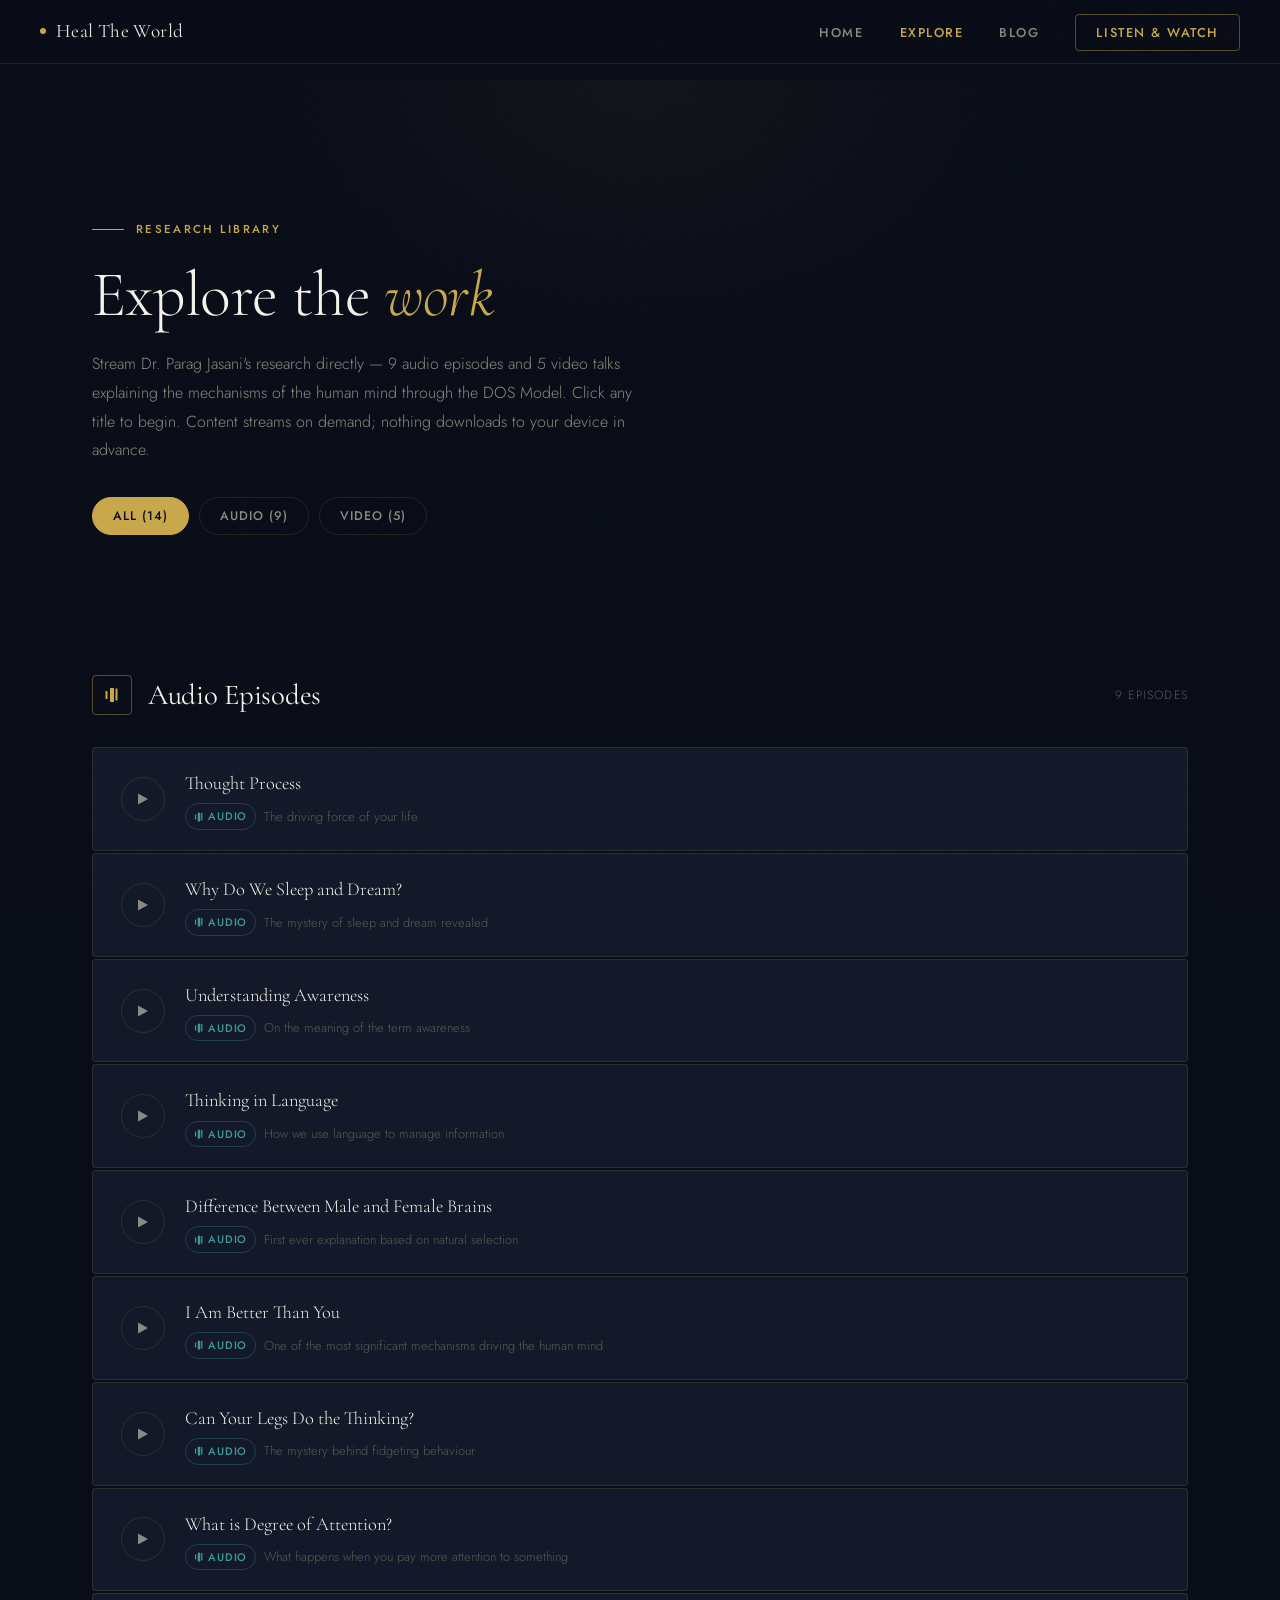
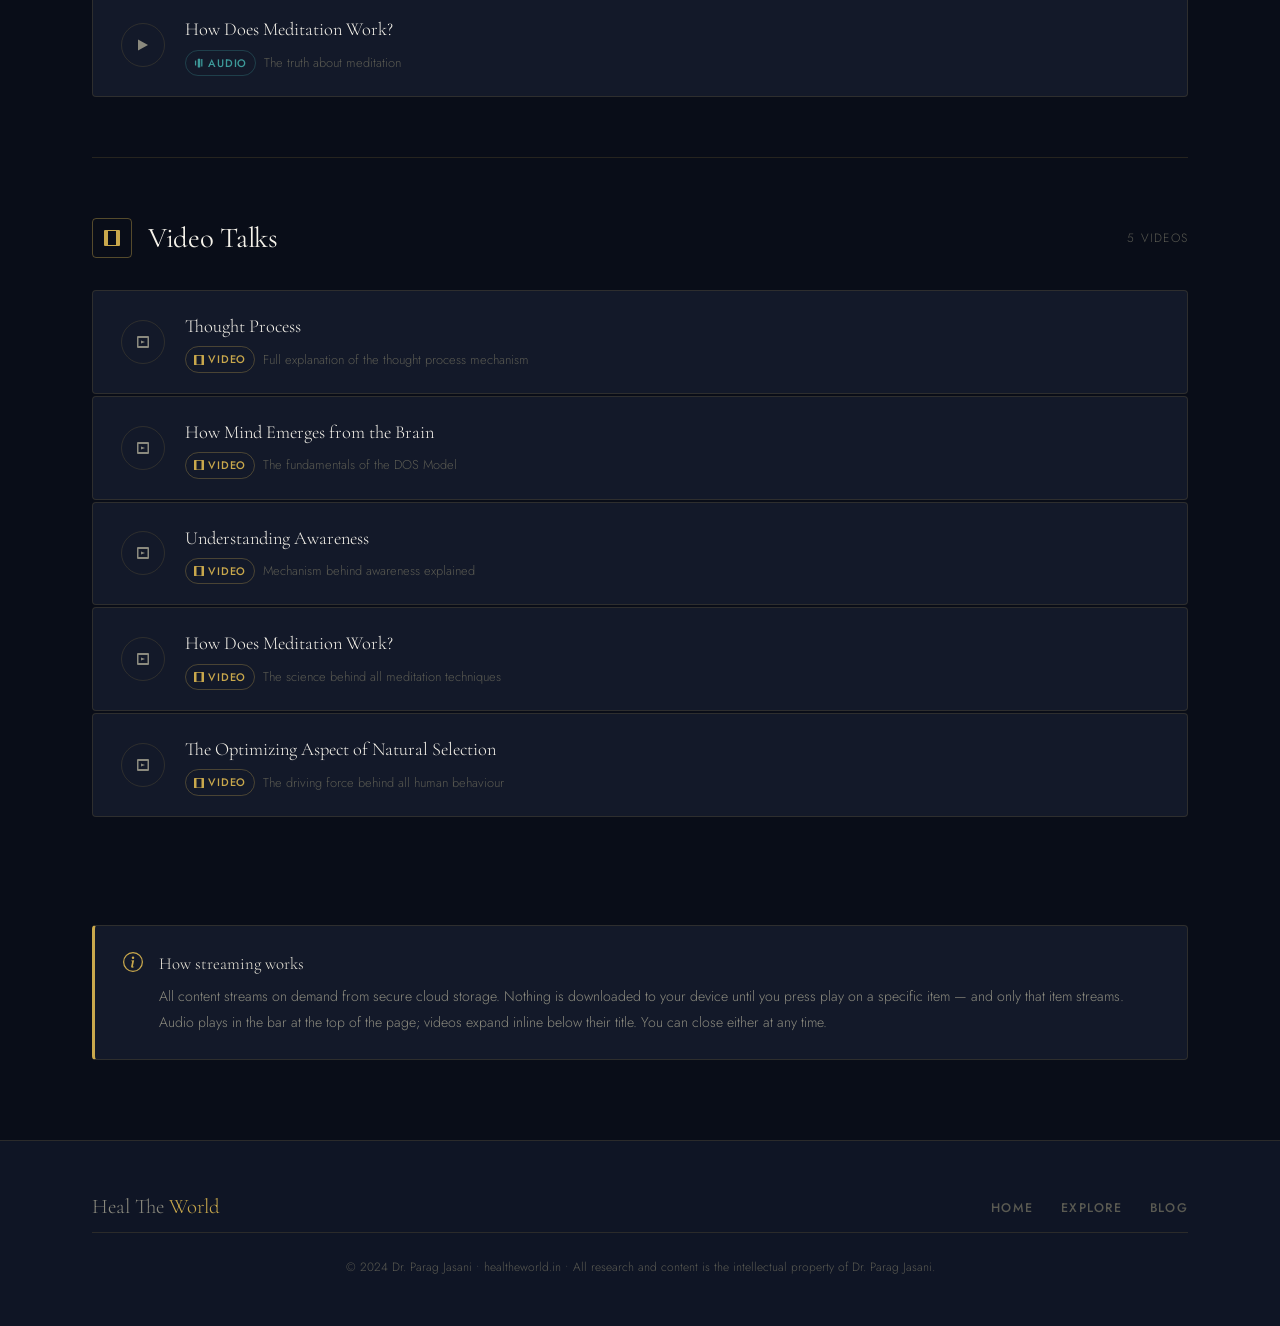
==== media.html @ 47c11441 "Add files via upload" ====
<!DOCTYPE html>
<html lang="en">
<head>
  <meta charset="UTF-8" />
  <meta name="viewport" content="width=device-width, initial-scale=1.0" />

  <!-- ── Primary SEO ── -->
  <title>Explore — Audio &amp; Video | Dr. Parag Jasani | Heal The World</title>
  <meta name="description" content="Listen to and watch Dr. Parag Jasani's research on the human mind — covering thought process, sleep, awareness, meditation, language, and more. All content streams directly. No download required." />
  <meta name="keywords" content="Parag Jasani lectures, DOS Model audio, human mind videos, thought process podcast, how mind works, meditation science, sleep and dreams explained, consciousness audio, heal the world research" />
  <meta name="author" content="Dr. Parag Jasani" />
  <link rel="canonical" href="https://healtheworld.in/media.html" />

  <!-- ── Open Graph / Social ── -->
  <meta property="og:type" content="website" />
  <meta property="og:title" content="Explore Audio &amp; Video — Dr. Parag Jasani" />
  <meta property="og:description" content="Stream Dr. Parag Jasani's research on the human mind. 9 audio episodes and 5 video talks — all based on the DOS Model." />
  <meta property="og:url" content="https://healtheworld.in/media.html" />
  <meta property="og:site_name" content="Heal The World" />

  <!-- ── JSON-LD ── -->
  <script type="application/ld+json">
  {
    "@context": "https://schema.org",
    "@type": "ItemList",
    "name": "Dr. Parag Jasani — Research Audio & Video",
    "description": "Audio and video content from Dr. Parag Jasani's research on the DOS Model and the human mind.",
    "url": "https://healtheworld.in/media.html",
    "author": {
      "@type": "Person",
      "name": "Parag Jasani",
      "honorificPrefix": "Dr."
    },
    "numberOfItems": 14
  }
  </script>

  <link rel="stylesheet" href="styles.css" />
</head>
<body>

  <!-- ══════════════════════════════════
       NAVIGATION
  ══════════════════════════════════ -->
  <nav class="nav" role="navigation" aria-label="Main navigation">
    <a href="index.html" class="nav__logo">
      <span class="nav__logo-dot"></span>
      Heal The World
    </a>
    <ul class="nav__links" role="list">
      <li><a href="index.html" class="nav__link">Home</a></li>
      <li><a href="media.html" class="nav__link active">Explore</a></li>
      <li><a href="https://www.yourdailylife.blog/" target="_blank" rel="noopener" class="nav__link">Blog</a></li>
      <li><a href="media.html" class="nav__link nav__link--cta">Listen &amp; Watch</a></li>
    </ul>
  </nav>

  <!-- ══════════════════════════════════
       STICKY PLAYER BAR
       (slides in from top when audio is playing)
  ══════════════════════════════════ -->
  <div class="player-bar" id="player-bar" role="region" aria-label="Audio player" aria-live="polite">
    <div class="player-bar__thumb" aria-hidden="true">
      <svg width="14" height="14" viewBox="0 0 16 16" fill="currentColor"><path d="M3 2.5l10 5.5-10 5.5V2.5z"/></svg>
    </div>
    <div class="player-bar__info">
      <div class="player-bar__title" id="player-title">—</div>
      <div class="player-bar__type" id="player-type">Audio</div>
    </div>
    <div class="player-bar__controls" id="player-controls"></div>
    <button class="player-bar__close" id="player-close" aria-label="Close player">
      <svg width="14" height="14" viewBox="0 0 16 16" fill="currentColor" aria-hidden="true">
        <path d="M4.646 4.646a.5.5 0 01.708 0L8 7.293l2.646-2.647a.5.5 0 01.708.708L8.707 8l2.647 2.646a.5.5 0 01-.708.708L8 8.707l-2.646 2.647a.5.5 0 01-.708-.708L7.293 8 4.646 5.354a.5.5 0 010-.708z"/>
      </svg>
    </button>
  </div>

  <!-- ══════════════════════════════════
       MEDIA PAGE HERO
  ══════════════════════════════════ -->
  <header class="media-hero">
    <div class="media-hero__bg" aria-hidden="true"></div>
    <div class="container media-hero__content">
      <div class="media-hero__label fade-up">Research Library</div>
      <h1 class="media-hero__title fade-up">
        Explore the <em>work</em>
      </h1>
      <p class="media-hero__sub fade-up">
        Stream Dr. Parag Jasani's research directly — 9 audio episodes and 5 video
        talks explaining the mechanisms of the human mind through the DOS Model.
        Click any title to begin. Content streams on demand; nothing downloads
        to your device in advance.
      </p>

      <!-- Quick filter pills -->
      <div style="display:flex;gap:10px;margin-top:32px;flex-wrap:wrap;" class="fade-up">
        <button class="filter-btn active" data-filter="all" aria-pressed="true">
          All (14)
        </button>
        <button class="filter-btn" data-filter="audio" aria-pressed="false">
          Audio (9)
        </button>
        <button class="filter-btn" data-filter="video" aria-pressed="false">
          Video (5)
        </button>
      </div>
    </div>
  </header>

  <!-- ══════════════════════════════════
       MEDIA SECTIONS
  ══════════════════════════════════ -->
  <main id="main-content">
    <div class="container">

      <!-- Audio Section -->
      <section class="media-section" id="section-audio" aria-labelledby="audio-heading">
        <div class="media-section__header reveal">
          <div class="media-section__icon" aria-hidden="true">
            <svg width="16" height="16" viewBox="0 0 16 16" fill="currentColor">
              <path d="M9.5 1a.5.5 0 01.5.5v13a.5.5 0 01-.5.5h-3a.5.5 0 01-.5-.5v-13a.5.5 0 01.5-.5h3zm-3.5 2h3v10H6V3zm7-1.5a.5.5 0 01.5.5v11a.5.5 0 01-.5.5h-1a.5.5 0 01-.5-.5V2a.5.5 0 01.5-.5h1zM3 4a.5.5 0 01.5.5v7a.5.5 0 01-.5.5H2a.5.5 0 01-.5-.5V4.5A.5.5 0 012 4h1z"/>
            </svg>
          </div>
          <h2 id="audio-heading" class="media-section__title">Audio Episodes</h2>
          <span class="media-section__count">9 episodes</span>
        </div>

        <div class="media-list" id="audio-list" role="list" aria-label="Audio episodes list">
          <!-- Populated by main.js -->
        </div>
      </section>

      <!-- Video Section -->
      <section class="media-section" id="section-video" aria-labelledby="video-heading">
        <div class="media-section__header reveal">
          <div class="media-section__icon" aria-hidden="true">
            <svg width="16" height="16" viewBox="0 0 16 16" fill="currentColor">
              <path d="M0 1a1 1 0 011-1h14a1 1 0 011 1v14a1 1 0 01-1 1H1a1 1 0 01-1-1V1zm4 0v14h8V1H4zm-3 1h2v2H1V2zm0 4h2v2H1V6zm0 4h2v2H1v-2zm12-8h2v2h-2V2zm0 4h2v2h-2V6zm0 4h2v2h-2v-2z"/>
            </svg>
          </div>
          <h2 id="video-heading" class="media-section__title">Video Talks</h2>
          <span class="media-section__count">5 videos</span>
        </div>

        <div class="media-list" id="video-list" role="list" aria-label="Video talks list">
          <!-- Populated by main.js -->
        </div>
      </section>

      <!-- Note section -->
      <aside style="padding:48px 0 80px;" class="reveal" role="note">
        <div style="
          background:var(--bg-card);
          border:1px solid var(--border);
          border-left:3px solid var(--gold);
          border-radius:var(--radius);
          padding:24px 28px;
          display:flex;
          gap:16px;
          align-items:flex-start;
        ">
          <svg width="20" height="20" viewBox="0 0 16 16" fill="var(--gold)" style="flex-shrink:0;margin-top:2px;" aria-hidden="true">
            <path d="M8 15A7 7 0 108 1a7 7 0 000 14zm0 1A8 8 0 118 0a8 8 0 010 16z"/>
            <path d="M8.93 6.588l-2.29.287-.082.38.45.083c.294.07.352.176.288.469l-.738 3.468c-.194.897.105 1.319.808 1.319.545 0 1.178-.252 1.465-.598l.088-.416c-.2.176-.492.246-.686.246-.275 0-.375-.193-.304-.533L8.93 6.588z"/>
            <circle cx="8" cy="4.5" r="1"/>
          </svg>
          <div>
            <p style="font-family:var(--font-serif);font-size:1.05rem;color:var(--text);margin-bottom:6px;">
              How streaming works
            </p>
            <p style="font-size:0.88rem;color:var(--text-muted);line-height:1.8;">
              All content streams on demand from secure cloud storage. Nothing is
              downloaded to your device until you press play on a specific item — and
              only that item streams. Audio plays in the bar at the top of the page;
              videos expand inline below their title. You can close either at any time.
            </p>
          </div>
        </div>
      </aside>

    </div>
  </main>

  <!-- ══════════════════════════════════
       FOOTER
  ══════════════════════════════════ -->
  <footer class="footer" role="contentinfo">
    <div class="container">
      <div class="footer__inner">
        <div class="footer__brand">
          Heal The <span>World</span>
        </div>
        <nav aria-label="Footer navigation">
          <ul class="footer__links" role="list">
            <li><a href="index.html" class="footer__link">Home</a></li>
            <li><a href="media.html" class="footer__link">Explore</a></li>
            <li><a href="https://www.yourdailylife.blog/" target="_blank" rel="noopener" class="footer__link">Blog</a></li>
          </ul>
        </nav>
      </div>
      <p class="footer__copy">
        &copy; 2024 Dr. Parag Jasani &bull; healtheworld.in &bull;
        All research and content is the intellectual property of Dr. Parag Jasani.
      </p>
    </div>
  </footer>

  <script src="main.js"></script>
  <script>
    // ── Filter pills (audio / video / all) ──
    (function() {
      document.querySelectorAll('.filter-btn').forEach(btn => {
        btn.addEventListener('click', function() {
          document.querySelectorAll('.filter-btn').forEach(b => {
            b.classList.remove('active');
            b.setAttribute('aria-pressed', 'false');
          });
          this.classList.add('active');
          this.setAttribute('aria-pressed', 'true');

          const filter = this.dataset.filter;
          const audioSection = document.getElementById('section-audio');
          const videoSection = document.getElementById('section-video');

          if (filter === 'all') {
            audioSection.style.display = '';
            videoSection.style.display = '';
          } else if (filter === 'audio') {
            audioSection.style.display = '';
            videoSection.style.display = 'none';
          } else if (filter === 'video') {
            audioSection.style.display = 'none';
            videoSection.style.display = '';
          }
        });
      });
    })();
  </script>
</body>
</html>
---- styles.css ----
/* ============================================================
   healtheworld.in — Dr. Parag Jasani
   Aesthetic: Scholarly Editorial / Dark Intellectual
   ============================================================ */

@import url('https://fonts.googleapis.com/css2?family=Cormorant+Garamond:ital,wght@0,300;0,400;0,500;0,600;1,300;1,400&family=Jost:wght@300;400;500;600&display=swap');

/* ---- CSS Variables ---- */
:root {
  --bg:           #090D18;
  --bg-2:         #0F1525;
  --bg-card:      #131929;
  --bg-card-hover:#172034;
  --border:       rgba(201, 168, 76, 0.15);
  --border-bright:rgba(201, 168, 76, 0.4);
  --gold:         #C9A84C;
  --gold-light:   #E2C47A;
  --teal:         #2D7A7A;
  --teal-light:   #3D9A9A;
  --text:         #EAE6DA;
  --text-muted:   #8B8A7E;
  --text-dim:     #5A5A52;
  --white:        #F5F2EA;
  --font-serif:   'Cormorant Garamond', Georgia, serif;
  --font-sans:    'Jost', 'Helvetica Neue', sans-serif;
  --radius:       4px;
  --radius-lg:    12px;
  --transition:   0.3s cubic-bezier(0.4, 0, 0.2, 1);
}

/* ---- Reset & Base ---- */
*, *::before, *::after { box-sizing: border-box; margin: 0; padding: 0; }

html { scroll-behavior: smooth; font-size: 16px; }

body {
  background-color: var(--bg);
  color: var(--text);
  font-family: var(--font-sans);
  font-weight: 300;
  line-height: 1.7;
  min-height: 100vh;
  overflow-x: hidden;
}

/* Grain texture overlay */
body::before {
  content: '';
  position: fixed;
  inset: 0;
  background-image: url("data:image/svg+xml,%3Csvg viewBox='0 0 256 256' xmlns='http://www.w3.org/2000/svg'%3E%3Cfilter id='noise'%3E%3CfeTurbulence type='fractalNoise' baseFrequency='0.9' numOctaves='4' stitchTiles='stitch'/%3E%3C/filter%3E%3Crect width='100%25' height='100%25' filter='url(%23noise)' opacity='0.03'/%3E%3C/svg%3E");
  pointer-events: none;
  z-index: 1000;
  opacity: 0.4;
}

img { max-width: 100%; display: block; }
a { color: inherit; text-decoration: none; }
ul { list-style: none; }

/* ---- Typography ---- */
h1, h2, h3, h4 {
  font-family: var(--font-serif);
  font-weight: 400;
  line-height: 1.2;
  letter-spacing: -0.01em;
}

.serif { font-family: var(--font-serif); }
.gold  { color: var(--gold); }
.muted { color: var(--text-muted); }

/* ---- Layout ---- */
.container {
  max-width: 1160px;
  margin: 0 auto;
  padding: 0 32px;
}

.container--narrow {
  max-width: 780px;
  margin: 0 auto;
  padding: 0 32px;
}

/* ============================================================
   NAVIGATION
   ============================================================ */
.nav {
  position: fixed;
  top: 0; left: 0; right: 0;
  z-index: 900;
  padding: 0 40px;
  height: 64px;
  display: flex;
  align-items: center;
  justify-content: space-between;
  background: rgba(9, 13, 24, 0.85);
  backdrop-filter: blur(16px);
  -webkit-backdrop-filter: blur(16px);
  border-bottom: 1px solid var(--border);
  transition: border-color var(--transition);
}

.nav__logo {
  font-family: var(--font-serif);
  font-size: 1.2rem;
  font-weight: 400;
  color: var(--text);
  letter-spacing: 0.02em;
  display: flex;
  align-items: center;
  gap: 10px;
}

.nav__logo-dot {
  width: 6px;
  height: 6px;
  border-radius: 50%;
  background: var(--gold);
  display: inline-block;
}

.nav__links {
  display: flex;
  align-items: center;
  gap: 36px;
}

.nav__link {
  font-family: var(--font-sans);
  font-size: 0.8rem;
  font-weight: 500;
  letter-spacing: 0.12em;
  text-transform: uppercase;
  color: var(--text-muted);
  transition: color var(--transition);
}

.nav__link:hover,
.nav__link.active { color: var(--gold); }

.nav__link--cta {
  padding: 8px 20px;
  border: 1px solid var(--border-bright);
  border-radius: var(--radius);
  color: var(--gold);
  transition: background var(--transition), color var(--transition);
}

.nav__link--cta:hover {
  background: var(--gold);
  color: var(--bg);
}

/* ============================================================
   HERO — HOME
   ============================================================ */
.hero {
  min-height: 100vh;
  padding-top: 64px;
  display: flex;
  align-items: center;
  position: relative;
  overflow: hidden;
}

.hero__bg {
  position: absolute;
  inset: 0;
  background:
    radial-gradient(ellipse 60% 60% at 80% 50%, rgba(45, 122, 122, 0.08) 0%, transparent 70%),
    radial-gradient(ellipse 40% 50% at 20% 80%, rgba(201, 168, 76, 0.06) 0%, transparent 60%);
}

/* Decorative orbital rings */
.hero__rings {
  position: absolute;
  right: -8%;
  top: 50%;
  transform: translateY(-50%);
  width: 680px;
  height: 680px;
  pointer-events: none;
}

.hero__ring {
  position: absolute;
  inset: 0;
  border-radius: 50%;
  border: 1px solid var(--border);
  animation: rotate-ring 40s linear infinite;
}

.hero__ring:nth-child(2) {
  inset: 60px;
  border-color: rgba(201, 168, 76, 0.1);
  animation-duration: 28s;
  animation-direction: reverse;
}

.hero__ring:nth-child(3) {
  inset: 130px;
  border-color: rgba(45, 122, 122, 0.12);
  animation-duration: 18s;
}

.hero__ring-dot {
  position: absolute;
  width: 6px;
  height: 6px;
  background: var(--gold);
  border-radius: 50%;
  top: -3px;
  left: 50%;
  transform: translateX(-50%);
  box-shadow: 0 0 12px var(--gold);
}

@keyframes rotate-ring {
  from { transform: rotate(0deg); }
  to   { transform: rotate(360deg); }
}

.hero__content {
  position: relative;
  z-index: 2;
  padding: 80px 0;
  max-width: 640px;
}

.hero__eyebrow {
  font-size: 0.72rem;
  font-weight: 500;
  letter-spacing: 0.2em;
  text-transform: uppercase;
  color: var(--gold);
  margin-bottom: 24px;
  display: flex;
  align-items: center;
  gap: 12px;
}

.hero__eyebrow::before {
  content: '';
  display: block;
  width: 32px;
  height: 1px;
  background: var(--gold);
}

.hero__title {
  font-size: clamp(3rem, 6vw, 5.2rem);
  font-weight: 300;
  line-height: 1.08;
  margin-bottom: 28px;
  color: var(--white);
}

.hero__title em {
  font-style: italic;
  color: var(--gold);
}

.hero__subtitle {
  font-size: 1.1rem;
  font-weight: 300;
  color: var(--text-muted);
  max-width: 480px;
  margin-bottom: 48px;
  line-height: 1.8;
}

.hero__actions {
  display: flex;
  gap: 16px;
  flex-wrap: wrap;
}

.btn {
  display: inline-flex;
  align-items: center;
  gap: 8px;
  padding: 14px 28px;
  font-family: var(--font-sans);
  font-size: 0.82rem;
  font-weight: 500;
  letter-spacing: 0.1em;
  text-transform: uppercase;
  border-radius: var(--radius);
  cursor: pointer;
  transition: all var(--transition);
  border: none;
}

.btn--primary {
  background: var(--gold);
  color: var(--bg);
}

.btn--primary:hover {
  background: var(--gold-light);
  transform: translateY(-2px);
  box-shadow: 0 8px 32px rgba(201, 168, 76, 0.25);
}

.btn--outline {
  background: transparent;
  color: var(--text);
  border: 1px solid var(--border-bright);
}

.btn--outline:hover {
  border-color: var(--gold);
  color: var(--gold);
  transform: translateY(-2px);
}

/* ============================================================
   SECTION HEADERS
   ============================================================ */
.section-header {
  margin-bottom: 64px;
}

.section-header__label {
  font-size: 0.72rem;
  font-weight: 500;
  letter-spacing: 0.2em;
  text-transform: uppercase;
  color: var(--gold);
  margin-bottom: 16px;
  display: flex;
  align-items: center;
  gap: 10px;
}

.section-header__label::after {
  content: '';
  display: block;
  flex: 1;
  height: 1px;
  background: var(--border);
  max-width: 80px;
}

.section-header__title {
  font-size: clamp(2rem, 4vw, 3.2rem);
  font-weight: 300;
  color: var(--white);
}

.section-header__title em {
  font-style: italic;
  color: var(--gold);
}

.section-header__body {
  margin-top: 20px;
  font-size: 1rem;
  color: var(--text-muted);
  max-width: 540px;
  line-height: 1.8;
}

/* ============================================================
   ABOUT SECTION
   ============================================================ */
.about {
  padding: 120px 0;
  background: var(--bg-2);
  position: relative;
}

.about::before {
  content: '';
  position: absolute;
  top: 0; left: 0; right: 0;
  height: 1px;
  background: linear-gradient(90deg, transparent, var(--border-bright), transparent);
}

.about::after {
  content: '';
  position: absolute;
  bottom: 0; left: 0; right: 0;
  height: 1px;
  background: linear-gradient(90deg, transparent, var(--border-bright), transparent);
}

.about__grid {
  display: grid;
  grid-template-columns: 1fr 1.6fr;
  gap: 80px;
  align-items: start;
}

.about__portrait {
  position: sticky;
  top: 88px;
}

.about__portrait-frame {
  aspect-ratio: 3/4;
  background: var(--bg-card);
  border: 1px solid var(--border);
  border-radius: var(--radius-lg);
  overflow: hidden;
  position: relative;
  display: flex;
  align-items: center;
  justify-content: center;
}

.about__portrait-placeholder {
  width: 100%;
  height: 100%;
  display: flex;
  flex-direction: column;
  align-items: center;
  justify-content: center;
  gap: 16px;
  background: linear-gradient(135deg, var(--bg-card) 0%, rgba(45,122,122,0.1) 100%);
}

.about__portrait-icon {
  width: 80px;
  height: 80px;
  border-radius: 50%;
  border: 2px solid var(--border-bright);
  display: flex;
  align-items: center;
  justify-content: center;
  color: var(--gold);
  font-size: 2rem;
  font-family: var(--font-serif);
}

.about__portrait-label {
  font-size: 0.75rem;
  color: var(--text-dim);
  letter-spacing: 0.1em;
}

.about__portrait-badge {
  position: absolute;
  bottom: 20px;
  left: 20px;
  right: 20px;
  background: rgba(9, 13, 24, 0.9);
  border: 1px solid var(--border);
  border-radius: var(--radius);
  padding: 12px 16px;
  backdrop-filter: blur(8px);
}

.about__portrait-badge-name {
  font-family: var(--font-serif);
  font-size: 1.1rem;
  color: var(--white);
}

.about__portrait-badge-title {
  font-size: 0.72rem;
  color: var(--gold);
  letter-spacing: 0.08em;
  margin-top: 2px;
}

.about__stats {
  display: grid;
  grid-template-columns: 1fr 1fr;
  gap: 12px;
  margin-top: 20px;
}

.about__stat {
  background: var(--bg-card);
  border: 1px solid var(--border);
  border-radius: var(--radius);
  padding: 16px;
  text-align: center;
}

.about__stat-number {
  font-family: var(--font-serif);
  font-size: 1.8rem;
  color: var(--gold);
  line-height: 1;
}

.about__stat-label {
  font-size: 0.68rem;
  color: var(--text-muted);
  letter-spacing: 0.08em;
  text-transform: uppercase;
  margin-top: 4px;
}

.about__content p {
  font-size: 1rem;
  color: var(--text-muted);
  line-height: 1.9;
  margin-bottom: 20px;
}

.about__content p:first-of-type {
  font-family: var(--font-serif);
  font-size: 1.3rem;
  font-weight: 300;
  color: var(--text);
  line-height: 1.7;
}

/* ============================================================
   DOS MODEL SECTION
   ============================================================ */
.dos-model {
  padding: 120px 0;
}

.dos-grid {
  display: grid;
  grid-template-columns: repeat(3, 1fr);
  gap: 24px;
  margin-top: 60px;
}

.dos-card {
  background: var(--bg-card);
  border: 1px solid var(--border);
  border-radius: var(--radius-lg);
  padding: 36px 28px;
  position: relative;
  overflow: hidden;
  transition: border-color var(--transition), transform var(--transition);
  cursor: default;
}

.dos-card::before {
  content: '';
  position: absolute;
  top: 0; left: 0; right: 0;
  height: 2px;
  background: linear-gradient(90deg, transparent, var(--gold), transparent);
  opacity: 0;
  transition: opacity var(--transition);
}

.dos-card:hover {
  border-color: var(--border-bright);
  transform: translateY(-4px);
}

.dos-card:hover::before { opacity: 1; }

.dos-card__number {
  font-family: var(--font-serif);
  font-size: 3.5rem;
  color: var(--border-bright);
  line-height: 1;
  margin-bottom: 20px;
  font-weight: 300;
}

.dos-card__title {
  font-family: var(--font-serif);
  font-size: 1.3rem;
  color: var(--white);
  margin-bottom: 12px;
}

.dos-card__body {
  font-size: 0.9rem;
  color: var(--text-muted);
  line-height: 1.8;
}

/* ============================================================
   TOPICS SECTION
   ============================================================ */
.topics {
  padding: 120px 0;
  background: var(--bg-2);
  position: relative;
}

.topics::before {
  content: '';
  position: absolute;
  top: 0; left: 0; right: 0;
  height: 1px;
  background: linear-gradient(90deg, transparent, var(--border-bright), transparent);
}

.topics-list {
  display: grid;
  grid-template-columns: repeat(2, 1fr);
  gap: 0;
  margin-top: 60px;
  border: 1px solid var(--border);
  border-radius: var(--radius-lg);
  overflow: hidden;
}

.topic-item {
  padding: 28px 32px;
  border-bottom: 1px solid var(--border);
  border-right: 1px solid var(--border);
  display: flex;
  align-items: flex-start;
  gap: 20px;
  transition: background var(--transition);
}

.topic-item:nth-child(even) { border-right: none; }
.topic-item:nth-last-child(-n+2) { border-bottom: none; }

.topic-item:hover { background: var(--bg-card-hover); }

.topic-item__num {
  font-family: var(--font-serif);
  font-size: 0.85rem;
  color: var(--gold);
  min-width: 28px;
  padding-top: 2px;
}

.topic-item__title {
  font-family: var(--font-serif);
  font-size: 1.1rem;
  color: var(--white);
  margin-bottom: 4px;
}

.topic-item__sub {
  font-size: 0.8rem;
  color: var(--text-muted);
}

/* ============================================================
   HEAL THE WORLD SECTION
   ============================================================ */
.heal {
  padding: 120px 0;
  position: relative;
  overflow: hidden;
}

.heal__bg {
  position: absolute;
  inset: 0;
  background: radial-gradient(ellipse 70% 60% at 50% 50%, rgba(45, 122, 122, 0.06) 0%, transparent 70%);
}

.heal__inner {
  position: relative;
  z-index: 2;
  text-align: center;
  max-width: 800px;
  margin: 0 auto;
}

.heal__headline {
  font-size: clamp(2.5rem, 6vw, 5rem);
  font-weight: 300;
  line-height: 1.1;
  color: var(--white);
  margin-bottom: 32px;
}

.heal__headline em {
  font-style: italic;
  color: var(--gold);
}

.heal__body {
  font-size: 1.1rem;
  color: var(--text-muted);
  line-height: 1.9;
  margin-bottom: 24px;
}

.heal__divider {
  width: 60px;
  height: 1px;
  background: var(--border-bright);
  margin: 40px auto;
}

.heal__quote {
  font-family: var(--font-serif);
  font-size: 1.6rem;
  font-style: italic;
  color: var(--text);
  line-height: 1.6;
  max-width: 640px;
  margin: 0 auto 48px;
}

.heal__quote::before {
  content: '\201C';
  display: block;
  font-size: 5rem;
  color: var(--gold);
  line-height: 0.5;
  margin-bottom: 20px;
  font-style: normal;
}

/* ============================================================
   FOOTER
   ============================================================ */
.footer {
  background: var(--bg-2);
  border-top: 1px solid var(--border);
  padding: 48px 0;
}

.footer__inner {
  display: flex;
  align-items: center;
  justify-content: space-between;
  flex-wrap: wrap;
  gap: 24px;
}

.footer__brand {
  font-family: var(--font-serif);
  font-size: 1.3rem;
  color: var(--text-muted);
}

.footer__brand span { color: var(--gold); }

.footer__links {
  display: flex;
  gap: 28px;
}

.footer__link {
  font-size: 0.78rem;
  font-weight: 500;
  letter-spacing: 0.1em;
  text-transform: uppercase;
  color: var(--text-dim);
  transition: color var(--transition);
}

.footer__link:hover { color: var(--gold); }

.footer__copy {
  font-size: 0.75rem;
  color: var(--text-dim);
  width: 100%;
  text-align: center;
  padding-top: 24px;
  border-top: 1px solid var(--border);
  margin-top: 8px;
}

/* ============================================================
   MEDIA PAGE — HERO
   ============================================================ */
.media-hero {
  padding: 140px 0 80px;
  position: relative;
}

.media-hero__bg {
  position: absolute;
  inset: 0;
  background: radial-gradient(ellipse 50% 80% at 50% 0%, rgba(201, 168, 76, 0.05) 0%, transparent 60%);
}

.media-hero__content { position: relative; z-index: 2; }

.media-hero__label {
  font-size: 0.72rem;
  font-weight: 500;
  letter-spacing: 0.2em;
  text-transform: uppercase;
  color: var(--gold);
  margin-bottom: 20px;
  display: flex;
  align-items: center;
  gap: 12px;
}

.media-hero__label::before {
  content: '';
  display: block;
  width: 32px;
  height: 1px;
  background: var(--gold);
}

.media-hero__title {
  font-size: clamp(2.4rem, 5vw, 4.2rem);
  font-weight: 300;
  color: var(--white);
  line-height: 1.1;
  margin-bottom: 20px;
}

.media-hero__title em { font-style: italic; color: var(--gold); }

.media-hero__sub {
  font-size: 1rem;
  color: var(--text-muted);
  max-width: 560px;
  line-height: 1.8;
}

/* ============================================================
   MEDIA PLAYER BAR (sticky)
   ============================================================ */
.player-bar {
  position: sticky;
  top: 64px;
  z-index: 800;
  background: rgba(13, 18, 33, 0.95);
  border-bottom: 1px solid var(--border);
  backdrop-filter: blur(20px);
  -webkit-backdrop-filter: blur(20px);
  padding: 0 40px;
  height: 80px;
  display: flex;
  align-items: center;
  gap: 24px;
  transform: translateY(-100%);
  opacity: 0;
  transition: transform 0.4s cubic-bezier(0.4,0,0.2,1), opacity 0.4s;
  pointer-events: none;
}

.player-bar.visible {
  transform: translateY(0);
  opacity: 1;
  pointer-events: all;
}

.player-bar__thumb {
  width: 44px;
  height: 44px;
  border-radius: var(--radius);
  background: var(--bg-card);
  border: 1px solid var(--border);
  display: flex;
  align-items: center;
  justify-content: center;
  color: var(--gold);
  flex-shrink: 0;
  font-size: 1.1rem;
}

.player-bar__info {
  flex: 1;
  min-width: 0;
}

.player-bar__title {
  font-family: var(--font-serif);
  font-size: 1rem;
  color: var(--white);
  white-space: nowrap;
  overflow: hidden;
  text-overflow: ellipsis;
}

.player-bar__type {
  font-size: 0.72rem;
  color: var(--text-dim);
  letter-spacing: 0.06em;
  text-transform: uppercase;
}

.player-bar__controls {
  display: flex;
  align-items: center;
  gap: 0;
  flex: 2;
}

.player-bar__controls audio,
.player-bar__controls video {
  width: 100%;
  height: 40px;
  accent-color: var(--gold);
}

.player-bar__close {
  width: 36px;
  height: 36px;
  border-radius: 50%;
  border: 1px solid var(--border);
  background: transparent;
  color: var(--text-muted);
  cursor: pointer;
  display: flex;
  align-items: center;
  justify-content: center;
  font-size: 1rem;
  transition: all var(--transition);
  flex-shrink: 0;
}

.player-bar__close:hover {
  border-color: var(--gold);
  color: var(--gold);
}

/* ============================================================
   MEDIA GRID
   ============================================================ */
.media-section {
  padding: 60px 0;
}

.media-section + .media-section {
  border-top: 1px solid var(--border);
}

.media-section__header {
  display: flex;
  align-items: center;
  gap: 16px;
  margin-bottom: 32px;
}

.media-section__icon {
  width: 40px;
  height: 40px;
  border-radius: var(--radius);
  border: 1px solid var(--border-bright);
  display: flex;
  align-items: center;
  justify-content: center;
  color: var(--gold);
  font-size: 1rem;
  flex-shrink: 0;
}

.media-section__title {
  font-family: var(--font-serif);
  font-size: 1.8rem;
  color: var(--white);
}

.media-section__count {
  font-size: 0.75rem;
  color: var(--text-dim);
  letter-spacing: 0.1em;
  text-transform: uppercase;
  margin-left: auto;
}

/* Media Items */
.media-list {
  display: flex;
  flex-direction: column;
  gap: 2px;
}

.media-item {
  background: var(--bg-card);
  border: 1px solid var(--border);
  border-radius: var(--radius);
  padding: 20px 28px;
  display: flex;
  align-items: center;
  gap: 20px;
  cursor: pointer;
  transition: all var(--transition);
  position: relative;
  overflow: hidden;
}

.media-item::before {
  content: '';
  position: absolute;
  left: 0; top: 0; bottom: 0;
  width: 3px;
  background: var(--gold);
  transform: scaleY(0);
  transition: transform var(--transition);
}

.media-item:hover {
  background: var(--bg-card-hover);
  border-color: var(--border-bright);
}

.media-item:hover::before { transform: scaleY(1); }

.media-item.playing {
  border-color: var(--border-bright);
  background: var(--bg-card-hover);
}

.media-item.playing::before { transform: scaleY(1); }

.media-item__play {
  width: 44px;
  height: 44px;
  border-radius: 50%;
  border: 1px solid var(--border);
  background: transparent;
  display: flex;
  align-items: center;
  justify-content: center;
  color: var(--text-muted);
  flex-shrink: 0;
  transition: all var(--transition);
}

.media-item:hover .media-item__play,
.media-item.playing .media-item__play {
  border-color: var(--gold);
  background: var(--gold);
  color: var(--bg);
}

.media-item__info {
  flex: 1;
  min-width: 0;
}

.media-item__title {
  font-family: var(--font-serif);
  font-size: 1.15rem;
  color: var(--white);
  margin-bottom: 4px;
}

.media-item__sub {
  font-size: 0.8rem;
  color: var(--text-dim);
  display: flex;
  align-items: center;
  gap: 8px;
}

.media-item__badge {
  display: inline-flex;
  align-items: center;
  gap: 4px;
  font-size: 0.68rem;
  font-weight: 500;
  letter-spacing: 0.08em;
  text-transform: uppercase;
  padding: 3px 8px;
  border-radius: 999px;
  border: 1px solid var(--border);
  color: var(--text-dim);
}

.media-item__badge--audio {
  color: var(--teal-light);
  border-color: rgba(61, 154, 154, 0.3);
}

.media-item__badge--video {
  color: var(--gold);
  border-color: rgba(201, 168, 76, 0.3);
}

/* Inline video player */
.media-item__video-player {
  display: none;
  width: 100%;
  margin-top: 16px;
  padding-top: 16px;
  border-top: 1px solid var(--border);
}

.media-item__video-player.visible { display: block; }

.media-item__video-player video {
  width: 100%;
  max-height: 400px;
  border-radius: var(--radius);
  background: #000;
  accent-color: var(--gold);
}

/* ============================================================
   INLINE VIDEO EXPAND (full media item layout)
   ============================================================ */
.media-item--expanded {
  flex-direction: column;
  align-items: stretch;
}

.media-item--expanded .media-item__top {
  display: flex;
  align-items: center;
  gap: 20px;
}

/* ============================================================
   ANIMATIONS — Page Load
   ============================================================ */
.fade-up {
  opacity: 0;
  transform: translateY(28px);
  animation: fadeUp 0.8s cubic-bezier(0.4, 0, 0.2, 1) forwards;
}

@keyframes fadeUp {
  to { opacity: 1; transform: translateY(0); }
}

.fade-up:nth-child(1) { animation-delay: 0.1s; }
.fade-up:nth-child(2) { animation-delay: 0.2s; }
.fade-up:nth-child(3) { animation-delay: 0.3s; }
.fade-up:nth-child(4) { animation-delay: 0.4s; }
.fade-up:nth-child(5) { animation-delay: 0.5s; }

.reveal {
  opacity: 0;
  transform: translateY(20px);
  transition: opacity 0.7s ease, transform 0.7s ease;
}

.reveal.in-view {
  opacity: 1;
  transform: translateY(0);
}

/* ============================================================
   FILTER BUTTONS
   ============================================================ */
.filter-btn {
  display: inline-flex;
  align-items: center;
  padding: 9px 20px;
  font-family: var(--font-sans);
  font-size: 0.78rem;
  font-weight: 500;
  letter-spacing: 0.08em;
  text-transform: uppercase;
  border-radius: 999px;
  border: 1px solid var(--border);
  background: transparent;
  color: var(--text-muted);
  cursor: pointer;
  transition: all var(--transition);
}

.filter-btn:hover {
  border-color: var(--border-bright);
  color: var(--text);
}

.filter-btn.active {
  background: var(--gold);
  border-color: var(--gold);
  color: var(--bg);
}

/* ============================================================
   RESPONSIVE
   ============================================================ */
@media (max-width: 900px) {
  .about__grid {
    grid-template-columns: 1fr;
    gap: 48px;
  }
  .about__portrait { position: static; }
  .dos-grid { grid-template-columns: 1fr; }
  .topics-list { grid-template-columns: 1fr; }
  .topic-item { border-right: none; }
  .topic-item:nth-last-child(-n+2) { border-bottom: 1px solid var(--border); }
  .topic-item:last-child { border-bottom: none; }
  .hero__rings { display: none; }
}

@media (max-width: 680px) {
  .container, .container--narrow { padding: 0 20px; }
  .nav { padding: 0 20px; }
  .player-bar { padding: 0 20px; gap: 12px; }
  .nav__links { gap: 20px; }
  .footer__inner { flex-direction: column; align-items: flex-start; }
  .media-item { padding: 16px 20px; }
  .heal__headline { font-size: 2.4rem; }
}
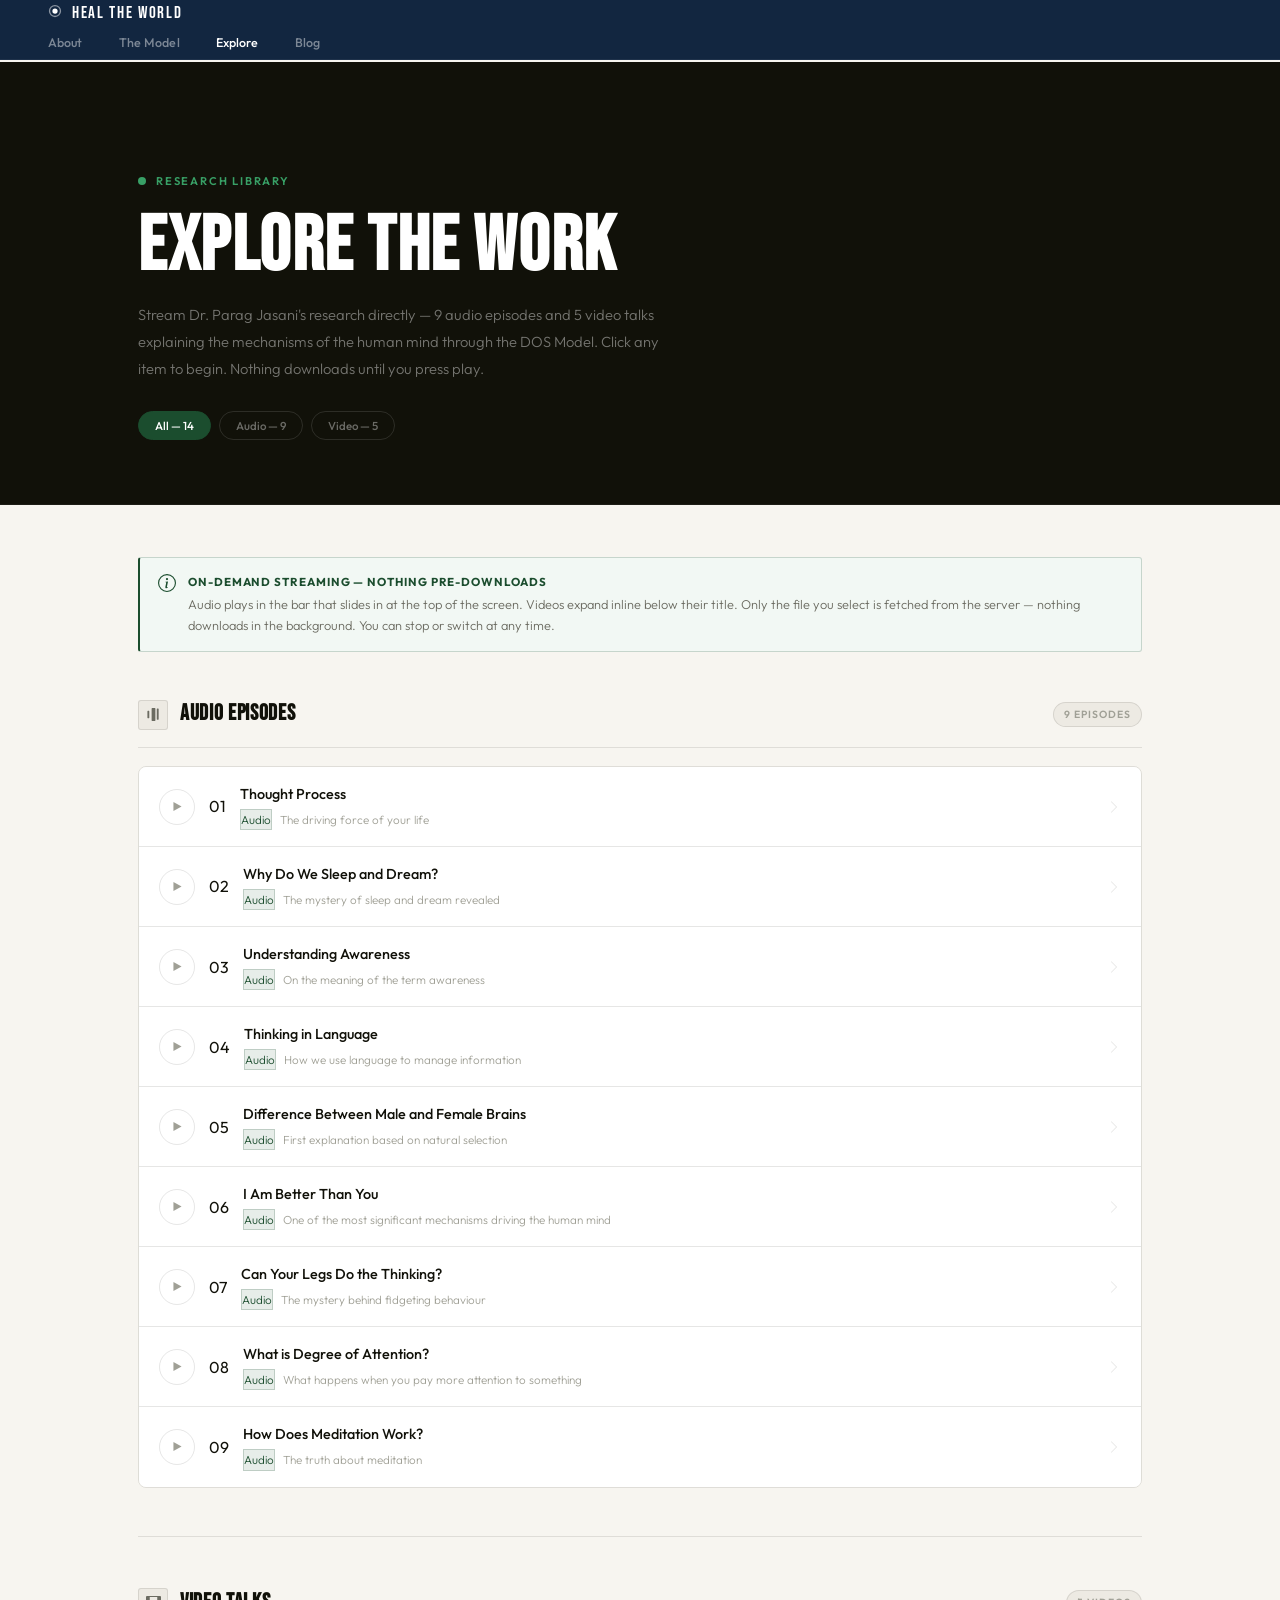
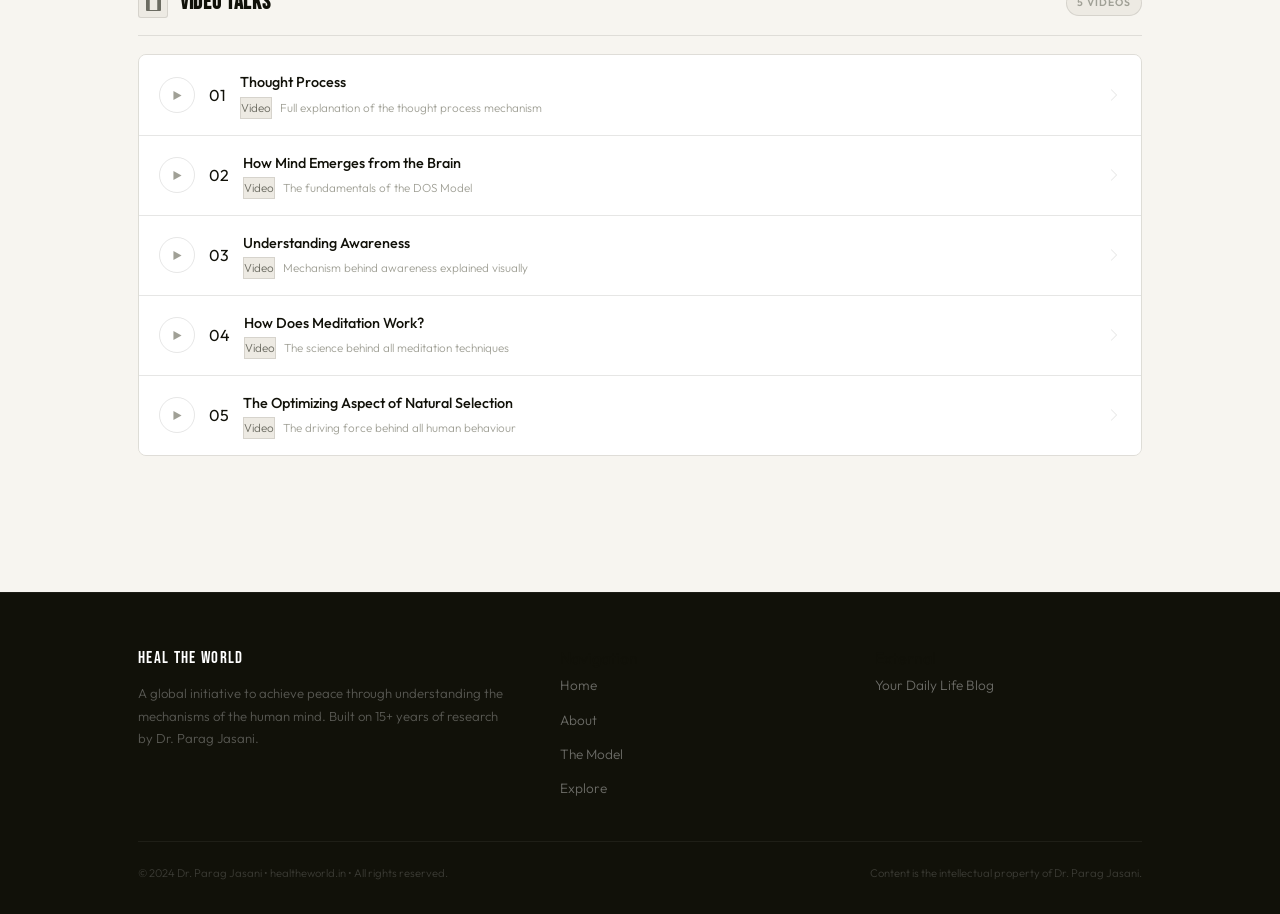
==== commit 57c58642: "updates" ====
--- a/media.html
+++ b/media.html
@@ -3,238 +3,207 @@
 <head>
   <meta charset="UTF-8" />
   <meta name="viewport" content="width=device-width, initial-scale=1.0" />
-
-  <!-- ── Primary SEO ── -->
-  <title>Explore — Audio &amp; Video | Dr. Parag Jasani | Heal The World</title>
-  <meta name="description" content="Listen to and watch Dr. Parag Jasani's research on the human mind — covering thought process, sleep, awareness, meditation, language, and more. All content streams directly. No download required." />
-  <meta name="keywords" content="Parag Jasani lectures, DOS Model audio, human mind videos, thought process podcast, how mind works, meditation science, sleep and dreams explained, consciousness audio, heal the world research" />
+  <title>Explore Audio &amp; Video — Dr. Parag Jasani | Heal The World</title>
+  <meta name="description" content="Stream Dr. Parag Jasani's research on the human mind — 9 audio episodes and 5 video talks based on the DOS Model. On-demand streaming. Nothing downloads until you press play." />
+  <meta name="keywords" content="Parag Jasani audio, DOS Model video, human mind lectures, thought process podcast, meditation science, sleep explained, consciousness, heal the world research" />
   <meta name="author" content="Dr. Parag Jasani" />
   <link rel="canonical" href="https://healtheworld.in/media.html" />
-
-  <!-- ── Open Graph / Social ── -->
-  <meta property="og:type" content="website" />
-  <meta property="og:title" content="Explore Audio &amp; Video — Dr. Parag Jasani" />
+  <meta property="og:type"        content="website" />
+  <meta property="og:title"       content="Explore — Audio &amp; Video | Dr. Parag Jasani" />
   <meta property="og:description" content="Stream Dr. Parag Jasani's research on the human mind. 9 audio episodes and 5 video talks — all based on the DOS Model." />
-  <meta property="og:url" content="https://healtheworld.in/media.html" />
-  <meta property="og:site_name" content="Heal The World" />
-
-  <!-- ── JSON-LD ── -->
+  <meta property="og:url"         content="https://healtheworld.in/media.html" />
+  <meta property="og:site_name"   content="Heal The World" />
   <script type="application/ld+json">
   {
     "@context": "https://schema.org",
     "@type": "ItemList",
     "name": "Dr. Parag Jasani — Research Audio & Video",
-    "description": "Audio and video content from Dr. Parag Jasani's research on the DOS Model and the human mind.",
+    "description": "Audio and video content from Dr. Parag Jasani's research on the DOS Model.",
     "url": "https://healtheworld.in/media.html",
-    "author": {
-      "@type": "Person",
-      "name": "Parag Jasani",
-      "honorificPrefix": "Dr."
-    },
+    "author": { "@type": "Person", "name": "Parag Jasani", "honorificPrefix": "Dr." },
     "numberOfItems": 14
   }
   </script>
-
   <link rel="stylesheet" href="styles.css" />
 </head>
 <body>
 
-  <!-- ══════════════════════════════════
-       NAVIGATION
-  ══════════════════════════════════ -->
-  <nav class="nav" role="navigation" aria-label="Main navigation">
-    <a href="index.html" class="nav__logo">
-      <span class="nav__logo-dot"></span>
-      Heal The World
-    </a>
-    <ul class="nav__links" role="list">
-      <li><a href="index.html" class="nav__link">Home</a></li>
-      <li><a href="media.html" class="nav__link active">Explore</a></li>
-      <li><a href="https://www.yourdailylife.blog/" target="_blank" rel="noopener" class="nav__link">Blog</a></li>
-      <li><a href="media.html" class="nav__link nav__link--cta">Listen &amp; Watch</a></li>
-    </ul>
-  </nav>
-
-  <!-- ══════════════════════════════════
-       STICKY PLAYER BAR
-       (slides in from top when audio is playing)
-  ══════════════════════════════════ -->
-  <div class="player-bar" id="player-bar" role="region" aria-label="Audio player" aria-live="polite">
-    <div class="player-bar__thumb" aria-hidden="true">
-      <svg width="14" height="14" viewBox="0 0 16 16" fill="currentColor"><path d="M3 2.5l10 5.5-10 5.5V2.5z"/></svg>
-    </div>
-    <div class="player-bar__info">
-      <div class="player-bar__title" id="player-title">—</div>
-      <div class="player-bar__type" id="player-type">Audio</div>
-    </div>
-    <div class="player-bar__controls" id="player-controls"></div>
-    <button class="player-bar__close" id="player-close" aria-label="Close player">
-      <svg width="14" height="14" viewBox="0 0 16 16" fill="currentColor" aria-hidden="true">
-        <path d="M4.646 4.646a.5.5 0 01.708 0L8 7.293l2.646-2.647a.5.5 0 01.708.708L8.707 8l2.647 2.646a.5.5 0 01-.708.708L8 8.707l-2.646 2.647a.5.5 0 01-.708-.708L7.293 8 4.646 5.354a.5.5 0 010-.708z"/>
-      </svg>
-    </button>
-  </div>
-
-  <!-- ══════════════════════════════════
-       MEDIA PAGE HERO
-  ══════════════════════════════════ -->
-  <header class="media-hero">
-    <div class="media-hero__bg" aria-hidden="true"></div>
-    <div class="container media-hero__content">
-      <div class="media-hero__label fade-up">Research Library</div>
-      <h1 class="media-hero__title fade-up">
-        Explore the <em>work</em>
-      </h1>
-      <p class="media-hero__sub fade-up">
-        Stream Dr. Parag Jasani's research directly — 9 audio episodes and 5 video
-        talks explaining the mechanisms of the human mind through the DOS Model.
-        Click any title to begin. Content streams on demand; nothing downloads
-        to your device in advance.
-      </p>
-
-      <!-- Quick filter pills -->
-      <div style="display:flex;gap:10px;margin-top:32px;flex-wrap:wrap;" class="fade-up">
-        <button class="filter-btn active" data-filter="all" aria-pressed="true">
-          All (14)
-        </button>
-        <button class="filter-btn" data-filter="audio" aria-pressed="false">
-          Audio (9)
-        </button>
-        <button class="filter-btn" data-filter="video" aria-pressed="false">
-          Video (5)
-        </button>
-      </div>
-    </div>
-  </header>
-
-  <!-- ══════════════════════════════════
-       MEDIA SECTIONS
-  ══════════════════════════════════ -->
-  <main id="main-content">
-    <div class="container">
-
-      <!-- Audio Section -->
-      <section class="media-section" id="section-audio" aria-labelledby="audio-heading">
-        <div class="media-section__header reveal">
-          <div class="media-section__icon" aria-hidden="true">
-            <svg width="16" height="16" viewBox="0 0 16 16" fill="currentColor">
-              <path d="M9.5 1a.5.5 0 01.5.5v13a.5.5 0 01-.5.5h-3a.5.5 0 01-.5-.5v-13a.5.5 0 01.5-.5h3zm-3.5 2h3v10H6V3zm7-1.5a.5.5 0 01.5.5v11a.5.5 0 01-.5.5h-1a.5.5 0 01-.5-.5V2a.5.5 0 01.5-.5h1zM3 4a.5.5 0 01.5.5v7a.5.5 0 01-.5.5H2a.5.5 0 01-.5-.5V4.5A.5.5 0 012 4h1z"/>
-            </svg>
-          </div>
-          <h2 id="audio-heading" class="media-section__title">Audio Episodes</h2>
-          <span class="media-section__count">9 episodes</span>
+<!-- ════════════════════════════════════════
+     NAVIGATION
+════════════════════════════════════════ -->
+<nav class="nav" role="navigation" aria-label="Main navigation">
+  <a href="index.html" class="nav__logo">
+    <div class="nav__logo-mark" aria-hidden="true">
+      <svg width="14" height="14" viewBox="0 0 16 16" fill="currentColor"><circle cx="8" cy="8" r="3"/><path d="M8 1a7 7 0 100 14A7 7 0 008 1zm0 1.5a5.5 5.5 0 110 11 5.5 5.5 0 010-11z" opacity="0.5"/></svg>
+    </div>
+    Heal The World
+  </a>
+  <ul class="nav__links" role="list">
+    <li><a href="index.html#about" class="nav__link">About</a></li>
+    <li><a href="index.html#model" class="nav__link">The Model</a></li>
+    <li><a href="media.html"       class="nav__link active">Explore</a></li>
+    <li><a href="https://www.yourdailylife.blog/" target="_blank" rel="noopener" class="nav__link">Blog</a></li>
+    <li><a href="media.html" class="nav__cta">Start Your Journey</a></li>
+  </ul>
+</nav>
+
+<!-- ════════════════════════════════════════
+     STICKY PLAYER BAR
+════════════════════════════════════════ -->
+<div class="player-bar" id="player-bar" role="region" aria-label="Audio player" aria-live="polite">
+  <div class="player-bar__icon" aria-hidden="true">
+    <svg width="14" height="14" viewBox="0 0 16 16" fill="currentColor"><path d="M3 2.5l10 5.5-10 5.5V2.5z"/></svg>
+  </div>
+  <div class="player-bar__info">
+    <div class="player-bar__title" id="player-title">Now Playing</div>
+    <div class="player-bar__type"  id="player-type">Audio</div>
+  </div>
+  <div class="player-bar__controls" id="player-controls"></div>
+  <button class="player-bar__close" id="player-close" aria-label="Close player">
+    <svg width="14" height="14" viewBox="0 0 16 16" fill="currentColor" aria-hidden="true">
+      <path d="M4.646 4.646a.5.5 0 01.708 0L8 7.293l2.646-2.647a.5.5 0 01.708.708L8.707 8l2.647 2.646a.5.5 0 01-.708.708L8 8.707l-2.646 2.647a.5.5 0 01-.708-.708L7.293 8 4.646 5.354a.5.5 0 010-.708z"/>
+    </svg>
+  </button>
+</div>
+
+<!-- ════════════════════════════════════════
+     MEDIA HERO
+════════════════════════════════════════ -->
+<header class="media-hero">
+  <div class="container media-hero__inner">
+    <div class="media-hero__eyebrow fade-up">
+      <svg width="8" height="8" viewBox="0 0 8 8" fill="currentColor" aria-hidden="true"><circle cx="4" cy="4" r="4"/></svg>
+      Research Library
+    </div>
+    <h1 class="media-hero__h1 fade-up">
+      Explore the <span>Work</span>
+    </h1>
+    <p class="media-hero__sub fade-up">
+      Stream Dr. Parag Jasani's research directly — 9 audio episodes and 5 video talks
+      explaining the mechanisms of the human mind through the DOS Model.
+      Click any item to begin. Nothing downloads until you press play.
+    </p>
+    <div class="media-hero__filters fade-up">
+      <button class="filter-btn active" data-filter="all"   aria-pressed="true">All — 14</button>
+      <button class="filter-btn"        data-filter="audio" aria-pressed="false">Audio — 9</button>
+      <button class="filter-btn"        data-filter="video" aria-pressed="false">Video — 5</button>
+    </div>
+  </div>
+</header>
+
+<!-- ════════════════════════════════════════
+     MEDIA CONTENT
+════════════════════════════════════════ -->
+<main class="media-main">
+  <div class="container">
+
+    <!-- Streaming note -->
+    <div class="stream-note reveal" role="note">
+      <div class="stream-note__icon" aria-hidden="true">
+        <svg width="18" height="18" viewBox="0 0 16 16" fill="currentColor">
+          <path d="M8 15A7 7 0 108 1a7 7 0 000 14zm0 1A8 8 0 118 0a8 8 0 010 16z"/>
+          <path d="M8.93 6.588l-2.29.287-.082.38.45.083c.294.07.352.176.288.469l-.738 3.468c-.194.897.105 1.319.808 1.319.545 0 1.178-.252 1.465-.598l.088-.416c-.2.176-.492.246-.686.246-.275 0-.375-.193-.304-.533L8.93 6.588zM9 4.5a1 1 0 11-2 0 1 1 0 012 0z"/>
+        </svg>
+      </div>
+      <div>
+        <div class="stream-note__title">On-demand streaming — nothing pre-downloads</div>
+        <p class="stream-note__body">
+          Audio plays in the bar that slides in at the top of the screen. Videos expand
+          inline below their title. Only the file you select is fetched from the server —
+          nothing downloads in the background. You can stop or switch at any time.
+        </p>
+      </div>
+    </div>
+
+    <!-- AUDIO section -->
+    <section class="media-section" id="section-audio" aria-labelledby="audio-h2">
+      <div class="media-section__head reveal">
+        <div class="media-section__icon" aria-hidden="true">
+          <svg width="15" height="15" viewBox="0 0 16 16" fill="currentColor">
+            <path d="M9.5 1a.5.5 0 01.5.5v13a.5.5 0 01-.5.5h-3a.5.5 0 01-.5-.5v-13a.5.5 0 01.5-.5h3zm-3.5 2h3v10H6V3zm7-1.5a.5.5 0 01.5.5v11a.5.5 0 01-.5.5h-1a.5.5 0 01-.5-.5V2a.5.5 0 01.5-.5h1zM3 4a.5.5 0 01.5.5v7a.5.5 0 01-.5.5H2a.5.5 0 01-.5-.5V4.5A.5.5 0 012 4h1z"/>
+          </svg>
         </div>
-
-        <div class="media-list" id="audio-list" role="list" aria-label="Audio episodes list">
-          <!-- Populated by main.js -->
+        <h2 id="audio-h2" class="media-section__title">Audio Episodes</h2>
+        <span class="media-section__count">9 episodes</span>
+      </div>
+      <div class="media-list" id="audio-list" role="list" aria-label="Audio episodes">
+        <!-- Built by main.js -->
+      </div>
+    </section>
+
+    <!-- VIDEO section -->
+    <section class="media-section" id="section-video" aria-labelledby="video-h2">
+      <div class="media-section__head reveal">
+        <div class="media-section__icon" aria-hidden="true">
+          <svg width="15" height="15" viewBox="0 0 16 16" fill="currentColor">
+            <path d="M0 1a1 1 0 011-1h14a1 1 0 011 1v14a1 1 0 01-1 1H1a1 1 0 01-1-1V1zm4 0v14h8V1H4zm-3 1h2v2H1V2zm0 4h2v2H1V6zm0 4h2v2H1v-2zm12-8h2v2h-2V2zm0 4h2v2h-2V6zm0 4h2v2h-2v-2z"/>
+          </svg>
         </div>
-      </section>
-
-      <!-- Video Section -->
-      <section class="media-section" id="section-video" aria-labelledby="video-heading">
-        <div class="media-section__header reveal">
-          <div class="media-section__icon" aria-hidden="true">
-            <svg width="16" height="16" viewBox="0 0 16 16" fill="currentColor">
-              <path d="M0 1a1 1 0 011-1h14a1 1 0 011 1v14a1 1 0 01-1 1H1a1 1 0 01-1-1V1zm4 0v14h8V1H4zm-3 1h2v2H1V2zm0 4h2v2H1V6zm0 4h2v2H1v-2zm12-8h2v2h-2V2zm0 4h2v2h-2V6zm0 4h2v2h-2v-2z"/>
-            </svg>
-          </div>
-          <h2 id="video-heading" class="media-section__title">Video Talks</h2>
-          <span class="media-section__count">5 videos</span>
-        </div>
-
-        <div class="media-list" id="video-list" role="list" aria-label="Video talks list">
-          <!-- Populated by main.js -->
-        </div>
-      </section>
-
-      <!-- Note section -->
-      <aside style="padding:48px 0 80px;" class="reveal" role="note">
-        <div style="
-          background:var(--bg-card);
-          border:1px solid var(--border);
-          border-left:3px solid var(--gold);
-          border-radius:var(--radius);
-          padding:24px 28px;
-          display:flex;
-          gap:16px;
-          align-items:flex-start;
-        ">
-          <svg width="20" height="20" viewBox="0 0 16 16" fill="var(--gold)" style="flex-shrink:0;margin-top:2px;" aria-hidden="true">
-            <path d="M8 15A7 7 0 108 1a7 7 0 000 14zm0 1A8 8 0 118 0a8 8 0 010 16z"/>
-            <path d="M8.93 6.588l-2.29.287-.082.38.45.083c.294.07.352.176.288.469l-.738 3.468c-.194.897.105 1.319.808 1.319.545 0 1.178-.252 1.465-.598l.088-.416c-.2.176-.492.246-.686.246-.275 0-.375-.193-.304-.533L8.93 6.588z"/>
-            <circle cx="8" cy="4.5" r="1"/>
-          </svg>
-          <div>
-            <p style="font-family:var(--font-serif);font-size:1.05rem;color:var(--text);margin-bottom:6px;">
-              How streaming works
-            </p>
-            <p style="font-size:0.88rem;color:var(--text-muted);line-height:1.8;">
-              All content streams on demand from secure cloud storage. Nothing is
-              downloaded to your device until you press play on a specific item — and
-              only that item streams. Audio plays in the bar at the top of the page;
-              videos expand inline below their title. You can close either at any time.
-            </p>
-          </div>
-        </div>
-      </aside>
-
-    </div>
-  </main>
-
-  <!-- ══════════════════════════════════
-       FOOTER
-  ══════════════════════════════════ -->
-  <footer class="footer" role="contentinfo">
-    <div class="container">
-      <div class="footer__inner">
-        <div class="footer__brand">
-          Heal The <span>World</span>
-        </div>
-        <nav aria-label="Footer navigation">
-          <ul class="footer__links" role="list">
-            <li><a href="index.html" class="footer__link">Home</a></li>
-            <li><a href="media.html" class="footer__link">Explore</a></li>
-            <li><a href="https://www.yourdailylife.blog/" target="_blank" rel="noopener" class="footer__link">Blog</a></li>
-          </ul>
-        </nav>
-      </div>
-      <p class="footer__copy">
-        &copy; 2024 Dr. Parag Jasani &bull; healtheworld.in &bull;
-        All research and content is the intellectual property of Dr. Parag Jasani.
-      </p>
-    </div>
-  </footer>
-
-  <script src="main.js"></script>
-  <script>
-    // ── Filter pills (audio / video / all) ──
-    (function() {
-      document.querySelectorAll('.filter-btn').forEach(btn => {
-        btn.addEventListener('click', function() {
-          document.querySelectorAll('.filter-btn').forEach(b => {
-            b.classList.remove('active');
-            b.setAttribute('aria-pressed', 'false');
-          });
-          this.classList.add('active');
-          this.setAttribute('aria-pressed', 'true');
-
-          const filter = this.dataset.filter;
-          const audioSection = document.getElementById('section-audio');
-          const videoSection = document.getElementById('section-video');
-
-          if (filter === 'all') {
-            audioSection.style.display = '';
-            videoSection.style.display = '';
-          } else if (filter === 'audio') {
-            audioSection.style.display = '';
-            videoSection.style.display = 'none';
-          } else if (filter === 'video') {
-            audioSection.style.display = 'none';
-            videoSection.style.display = '';
-          }
+        <h2 id="video-h2" class="media-section__title">Video Talks</h2>
+        <span class="media-section__count">5 videos</span>
+      </div>
+      <div class="media-list" id="video-list" role="list" aria-label="Video talks">
+        <!-- Built by main.js -->
+      </div>
+    </section>
+
+  </div>
+</main>
+
+<!-- ════════════════════════════════════════
+     FOOTER
+════════════════════════════════════════ -->
+<footer class="footer" role="contentinfo">
+  <div class="container">
+    <div class="footer__top">
+      <div>
+        <div class="footer__brand">Heal The <span>World</span></div>
+        <p class="footer__tagline">
+          A global initiative to achieve peace through understanding the mechanisms
+          of the human mind. Built on 15+ years of research by Dr. Parag Jasani.
+        </p>
+      </div>
+      <div>
+        <div class="footer__col-title">Navigation</div>
+        <ul class="footer__links" role="list">
+          <li><a href="index.html"       class="footer__link">Home</a></li>
+          <li><a href="index.html#about" class="footer__link">About</a></li>
+          <li><a href="index.html#model" class="footer__link">The Model</a></li>
+          <li><a href="media.html"       class="footer__link">Explore</a></li>
+        </ul>
+      </div>
+      <div>
+        <div class="footer__col-title">External</div>
+        <ul class="footer__links" role="list">
+          <li><a href="https://www.yourdailylife.blog/" target="_blank" rel="noopener" class="footer__link">Your Daily Life Blog</a></li>
+        </ul>
+      </div>
+    </div>
+    <div class="footer__bottom">
+      <p class="footer__copy">&copy; 2024 Dr. Parag Jasani &bull; healtheworld.in &bull; All rights reserved.</p>
+      <p class="footer__copy">Content is the intellectual property of Dr. Parag Jasani.</p>
+    </div>
+  </div>
+</footer>
+
+<script src="main.js"></script>
+<script>
+  // Filter pills
+  (function() {
+    document.querySelectorAll('.filter-btn').forEach(function(btn) {
+      btn.addEventListener('click', function() {
+        document.querySelectorAll('.filter-btn').forEach(function(b) {
+          b.classList.remove('active');
+          b.setAttribute('aria-pressed', 'false');
         });
+        this.classList.add('active');
+        this.setAttribute('aria-pressed', 'true');
+        var f = this.dataset.filter;
+        document.getElementById('section-audio').style.display = (f === 'video') ? 'none' : '';
+        document.getElementById('section-video').style.display = (f === 'audio') ? 'none' : '';
       });
-    })();
-  </script>
+    });
+  })();
+</script>
 </body>
 </html>
--- a/styles.css
+++ b/styles.css
@@ -1,1187 +1,791 @@
 /* ============================================================
    healtheworld.in — Dr. Parag Jasani
-   Aesthetic: Scholarly Editorial / Dark Intellectual
+   Design  : Research Institute — green & white
+   Fonts   : Bebas Neue (display) · Outfit (body)
+   Palette : Forest Green · Near-Black · Warm White
    ============================================================ */
 
-@import url('https://fonts.googleapis.com/css2?family=Cormorant+Garamond:ital,wght@0,300;0,400;0,500;0,600;1,300;1,400&family=Jost:wght@300;400;500;600&display=swap');
-
-/* ---- CSS Variables ---- */
+@import url('https://fonts.googleapis.com/css2?family=Bebas+Neue&family=Outfit:wght@300;400;500;600;700&display=swap');
+
+/* ── Variables ─────────────────────────────────────────── */
 :root {
-  --bg:           #090D18;
-  --bg-2:         #0F1525;
-  --bg-card:      #131929;
-  --bg-card-hover:#172034;
-  --border:       rgba(201, 168, 76, 0.15);
-  --border-bright:rgba(201, 168, 76, 0.4);
-  --gold:         #C9A84C;
-  --gold-light:   #E2C47A;
-  --teal:         #2D7A7A;
-  --teal-light:   #3D9A9A;
-  --text:         #EAE6DA;
-  --text-muted:   #8B8A7E;
-  --text-dim:     #5A5A52;
-  --white:        #F5F2EA;
-  --font-serif:   'Cormorant Garamond', Georgia, serif;
-  --font-sans:    'Jost', 'Helvetica Neue', sans-serif;
-  --radius:       4px;
-  --radius-lg:    12px;
-  --transition:   0.3s cubic-bezier(0.4, 0, 0.2, 1);
-}
-
-/* ---- Reset & Base ---- */
+  --green:        #1B4D2E;
+  --green-mid:    #2B7348;
+  --green-bright: #38A066;
+  --green-pale:   #E8F2EC;
+  --green-tint:   #F2F8F4;
+  --green-dim:    rgba(27,77,46,0.1);
+
+  --bg:           #F7F5F0;
+  --bg-2:         #EDEAE3;
+  --bg-dark:      #111109;
+  --bg-dark-2:    #1A1A15;
+
+  --text:         #111109;
+  --text-2:       #3D3D35;
+  --text-muted:   #6B6B61;
+  --text-dim:     #A0A096;
+  --white:        #FFFFFF;
+
+  --border:       rgba(17,17,9,0.1);
+  --border-green: rgba(27,77,46,0.2);
+
+  --font-d: 'Bebas Neue', 'Impact', sans-serif;
+  --font-b: 'Outfit', 'Helvetica Neue', sans-serif;
+
+  --r:  3px;
+  --rl: 8px;
+  --t:  0.22s ease;
+}
+
+/* ── Reset ─────────────────────────────────────────────── */
 *, *::before, *::after { box-sizing: border-box; margin: 0; padding: 0; }
-
-html { scroll-behavior: smooth; font-size: 16px; }
-
+html { scroll-behavior: smooth; }
 body {
-  background-color: var(--bg);
+  background: var(--bg);
   color: var(--text);
-  font-family: var(--font-sans);
-  font-weight: 300;
-  line-height: 1.7;
-  min-height: 100vh;
+  font-family: var(--font-b);
+  font-weight: 400;
+  line-height: 1.65;
   overflow-x: hidden;
-}
-
-/* Grain texture overlay */
-body::before {
-  content: '';
-  position: fixed;
-  inset: 0;
-  background-image: url("data:image/svg+xml,%3Csvg viewBox='0 0 256 256' xmlns='http://www.w3.org/2000/svg'%3E%3Cfilter id='noise'%3E%3CfeTurbulence type='fractalNoise' baseFrequency='0.9' numOctaves='4' stitchTiles='stitch'/%3E%3C/filter%3E%3Crect width='100%25' height='100%25' filter='url(%23noise)' opacity='0.03'/%3E%3C/svg%3E");
-  pointer-events: none;
-  z-index: 1000;
-  opacity: 0.4;
-}
-
+  -webkit-font-smoothing: antialiased;
+}
 img { max-width: 100%; display: block; }
 a { color: inherit; text-decoration: none; }
 ul { list-style: none; }
 
-/* ---- Typography ---- */
-h1, h2, h3, h4 {
-  font-family: var(--font-serif);
-  font-weight: 400;
-  line-height: 1.2;
-  letter-spacing: -0.01em;
-}
-
-.serif { font-family: var(--font-serif); }
-.gold  { color: var(--gold); }
-.muted { color: var(--text-muted); }
-
-/* ---- Layout ---- */
 .container {
-  max-width: 1160px;
+  max-width: 1100px;
   margin: 0 auto;
-  padding: 0 32px;
-}
-
-.container--narrow {
-  max-width: 780px;
-  margin: 0 auto;
-  padding: 0 32px;
-}
-
-/* ============================================================
-   NAVIGATION
-   ============================================================ */
+  padding: 0 48px;
+}
+
+/* ── NAVIGATION ────────────────────────────────────────── */
 .nav {
   position: fixed;
   top: 0; left: 0; right: 0;
   z-index: 900;
-  padding: 0 40px;
-  height: 64px;
+  height: 60px;
+  background: var(--bg-dark);
+  border-bottom: 1px solid rgba(255,255,255,0.06);
+  padding: 0 48px;
+}
+
+.nav__inner {
+  width: 100%;
+  max-width: 1100px;
+  margin: 0 auto;
+  height: 100%;
   display: flex;
   align-items: center;
   justify-content: space-between;
-  background: rgba(9, 13, 24, 0.85);
-  backdrop-filter: blur(16px);
-  -webkit-backdrop-filter: blur(16px);
-  border-bottom: 1px solid var(--border);
-  transition: border-color var(--transition);
 }
 
 .nav__logo {
-  font-family: var(--font-serif);
-  font-size: 1.2rem;
+  font-family: var(--font-d);
+  font-size: 1.05rem;
+  letter-spacing: 0.1em;
+  color: var(--white);
+  display: flex;
+  align-items: center;
+  gap: 10px;
+}
+
+.nav__logo-line {
+  display: block;
+  width: 18px;
+  height: 2px;
+  background: var(--green-bright);
+  flex-shrink: 0;
+}
+
+.nav__links {
+  display: flex;
+  align-items: center;
+  gap: 36px;
+}
+
+.nav__link {
+  font-family: var(--font-b);
+  font-size: 0.78rem;
+  font-weight: 500;
+  color: rgba(255,255,255,0.45);
+  letter-spacing: 0.01em;
+  transition: color var(--t);
+}
+
+.nav__link:hover,
+.nav__link.active { color: var(--white); }
+
+.nav__cta { display: none; }
+
+/* ── BUTTONS ───────────────────────────────────────────── */
+.btn {
+  display: inline-flex;
+  align-items: center;
+  gap: 7px;
+  font-family: var(--font-b);
+  font-size: 0.82rem;
+  font-weight: 600;
+  padding: 12px 24px;
+  border-radius: var(--r);
+  cursor: pointer;
+  border: none;
+  transition: all var(--t);
+}
+
+.btn--green {
+  background: var(--green);
+  color: var(--white);
+}
+.btn--green:hover { background: var(--green-mid); transform: translateY(-1px); }
+
+.btn--dark-outline {
+  background: transparent;
+  color: var(--text-2);
+  border: 1px solid rgba(17,17,9,0.2);
+}
+.btn--dark-outline:hover { border-color: var(--green); color: var(--green); transform: translateY(-1px); }
+
+.btn--white-outline {
+  background: transparent;
+  color: rgba(255,255,255,0.75);
+  border: 1px solid rgba(255,255,255,0.2);
+}
+.btn--white-outline:hover { border-color: rgba(255,255,255,0.55); color: var(--white); }
+
+/* ── HERO ─────────────────────────────────────────────── */
+.hero {
+  background: var(--bg-dark);
+  padding: 110px 0 88px;
+  border-bottom: 1px solid rgba(255,255,255,0.05);
+}
+
+.hero__grid {
+  display: grid;
+  grid-template-columns: 1fr 1fr;
+  gap: 64px;
+  align-items: center;
+}
+
+.hero__eyebrow {
+  display: flex;
+  align-items: center;
+  gap: 12px;
+  font-family: var(--font-b);
+  font-size: 0.7rem;
+  font-weight: 600;
+  letter-spacing: 0.16em;
+  text-transform: uppercase;
+  color: var(--green-bright);
+  margin-bottom: 24px;
+}
+
+.hero__eyebrow-line {
+  display: block;
+  width: 22px;
+  height: 1px;
+  background: var(--green-bright);
+  flex-shrink: 0;
+}
+
+.hero__h1 {
+  font-family: var(--font-d);
+  font-size: clamp(3rem, 4.5vw, 5.2rem);
+  line-height: 0.97;
+  color: var(--white);
+  margin-bottom: 16px;
+  letter-spacing: 0.01em;
+}
+
+.hero__h1 em {
+  font-style: normal;
+  color: var(--green-bright);
+}
+
+.hero__tagline {
+  font-family: var(--font-d);
+  font-size: 1rem;
+  letter-spacing: 0.28em;
+  text-transform: uppercase;
+  color: rgba(255,255,255,0.22);
+  margin-bottom: 22px;
+}
+
+.hero__support {
+  font-size: 0.95rem;
+  font-weight: 300;
+  color: rgba(255,255,255,0.48);
+  line-height: 1.85;
+  margin-bottom: 36px;
+  max-width: 420px;
+}
+
+.hero__trust {
+  padding-top: 28px;
+  border-top: 1px solid rgba(255,255,255,0.07);
+  display: flex;
+  gap: 0;
+  flex-wrap: wrap;
+  margin-bottom: 32px;
+}
+
+.hero__trust-item {
+  font-size: 0.73rem;
   font-weight: 400;
-  color: var(--text);
-  letter-spacing: 0.02em;
-  display: flex;
-  align-items: center;
-  gap: 10px;
-}
-
-.nav__logo-dot {
-  width: 6px;
-  height: 6px;
-  border-radius: 50%;
-  background: var(--gold);
-  display: inline-block;
-}
-
-.nav__links {
-  display: flex;
-  align-items: center;
-  gap: 36px;
-}
-
-.nav__link {
-  font-family: var(--font-sans);
-  font-size: 0.8rem;
+  color: rgba(255,255,255,0.28);
+  padding-right: 20px;
+  margin-right: 20px;
+  border-right: 1px solid rgba(255,255,255,0.07);
+  line-height: 1.5;
+}
+
+.hero__trust-item:last-child { border-right: none; margin-right: 0; padding-right: 0; }
+
+.hero__scroll {
+  display: inline-flex;
+  align-items: center;
+  gap: 8px;
+  font-family: var(--font-b);
+  font-size: 0.68rem;
   font-weight: 500;
   letter-spacing: 0.12em;
   text-transform: uppercase;
+  color: rgba(255,255,255,0.2);
+  cursor: pointer;
+  transition: color var(--t);
+}
+.hero__scroll:hover { color: var(--green-bright); }
+.hero__scroll-icon  { animation: nudge 2.4s ease infinite; }
+
+@keyframes nudge {
+  0%, 100% { transform: translateY(0); }
+  55%       { transform: translateY(5px); }
+}
+
+/* ── HERO VIDEO PLAYER ─────────────────────────────────── */
+.hero__video-wrap {
+  display: flex;
+  flex-direction: column;
+  gap: 12px;
+}
+
+.hero__video-frame {
+  position: relative;
+  width: 100%;
+  aspect-ratio: 16 / 9;
+  background: #0a0f08;
+  border-radius: var(--rl);
+  overflow: hidden;
+  border: 1px solid rgba(255,255,255,0.07);
+  box-shadow: 0 20px 60px rgba(0,0,0,0.5);
+}
+
+.hero__video-frame video {
+  width: 100%;
+  height: 100%;
+  display: block;
+  object-fit: cover;
+  accent-color: var(--green-bright);
+}
+
+.hero__video-placeholder {
+  position: absolute;
+  inset: 0;
+  display: flex;
+  flex-direction: column;
+  align-items: center;
+  justify-content: center;
+  gap: 16px;
+  background: linear-gradient(145deg, #0d130b 0%, #111a0d 100%);
+  pointer-events: none;
+}
+
+.hero__video-placeholder.hidden { display: none; }
+
+.hero__video-placeholder-icon {
+  width: 60px;
+  height: 60px;
+  border-radius: 50%;
+  border: 1px solid rgba(56,160,102,0.25);
+  display: flex;
+  align-items: center;
+  justify-content: center;
+  color: rgba(56,160,102,0.45);
+}
+
+.hero__video-placeholder span {
+  font-family: var(--font-b);
+  font-size: 0.7rem;
+  font-weight: 500;
+  letter-spacing: 0.12em;
+  text-transform: uppercase;
+  color: rgba(255,255,255,0.16);
+}
+
+.hero__video-caption {
+  font-family: var(--font-b);
+  font-size: 0.72rem;
+  font-weight: 400;
+  color: rgba(255,255,255,0.2);
+  letter-spacing: 0.04em;
+  text-align: center;
+}
+
+/* ── SECTION UTILITIES ─────────────────────────────────── */
+.s-eyebrow {
+  font-family: var(--font-b);
+  font-size: 0.7rem;
+  font-weight: 600;
+  letter-spacing: 0.16em;
+  text-transform: uppercase;
+  color: var(--green);
+  margin-bottom: 12px;
+}
+
+.s-title {
+  font-family: var(--font-d);
+  font-size: clamp(2.2rem, 3.5vw, 3.6rem);
+  line-height: 1.0;
+  letter-spacing: 0.02em;
+  color: var(--text);
+  margin-bottom: 14px;
+  text-transform: uppercase;
+}
+
+.s-title--white { color: var(--white); }
+
+.s-body {
+  font-size: 0.95rem;
+  font-weight: 300;
   color: var(--text-muted);
-  transition: color var(--transition);
-}
-
-.nav__link:hover,
-.nav__link.active { color: var(--gold); }
-
-.nav__link--cta {
-  padding: 8px 20px;
-  border: 1px solid var(--border-bright);
-  border-radius: var(--radius);
-  color: var(--gold);
-  transition: background var(--transition), color var(--transition);
-}
-
-.nav__link--cta:hover {
-  background: var(--gold);
-  color: var(--bg);
-}
-
-/* ============================================================
-   HERO — HOME
-   ============================================================ */
-.hero {
-  min-height: 100vh;
-  padding-top: 64px;
-  display: flex;
-  align-items: center;
+  max-width: 520px;
+  line-height: 1.85;
+}
+
+.s-body--white { color: rgba(255,255,255,0.42); }
+
+/* ── ABOUT ─────────────────────────────────────────────── */
+.about {
+  padding: 104px 0;
+  background: var(--bg);
+  border-bottom: 1px solid var(--border);
+}
+
+.about__grid {
+  display: grid;
+  grid-template-columns: 300px 1fr;
+  gap: 72px;
+  align-items: start;
+}
+
+.about__left { position: sticky; top: 80px; }
+
+.about__panel {
+  background: var(--bg-dark);
+  border-radius: var(--rl);
+  overflow: hidden;
+}
+
+.about__panel-top {
+  padding: 28px 24px 24px;
+  border-bottom: 1px solid rgba(255,255,255,0.06);
+}
+
+.about__panel-initials {
+  font-family: var(--font-d);
+  font-size: 2.8rem;
+  color: rgba(255,255,255,0.05);
+  line-height: 1;
+  margin-bottom: 18px;
+  letter-spacing: 0.04em;
+}
+
+.about__panel-name {
+  font-family: var(--font-d);
+  font-size: 1.2rem;
+  letter-spacing: 0.04em;
+  color: var(--white);
+  margin-bottom: 4px;
+}
+
+.about__panel-role {
+  font-family: var(--font-b);
+  font-size: 0.68rem;
+  font-weight: 500;
+  letter-spacing: 0.1em;
+  text-transform: uppercase;
+  color: var(--green-bright);
+}
+
+.about__panel-stats { display: grid; grid-template-columns: 1fr 1fr; }
+
+.about__stat {
+  padding: 18px;
+  border-right: 1px solid rgba(255,255,255,0.05);
+  border-bottom: 1px solid rgba(255,255,255,0.05);
+}
+.about__stat:nth-child(even)      { border-right: none; }
+.about__stat:nth-last-child(-n+2) { border-bottom: none; }
+
+.about__stat-n {
+  font-family: var(--font-d);
+  font-size: 1.5rem;
+  color: var(--green-bright);
+  line-height: 1;
+  letter-spacing: 0.03em;
+  margin-bottom: 3px;
+}
+
+.about__stat-l {
+  font-family: var(--font-b);
+  font-size: 0.65rem;
+  font-weight: 500;
+  letter-spacing: 0.1em;
+  text-transform: uppercase;
+  color: rgba(255,255,255,0.28);
+}
+
+.about__content .s-title { margin-bottom: 24px; }
+
+.about__body p {
+  font-size: 0.95rem;
+  font-weight: 300;
+  color: var(--text-2);
+  line-height: 1.9;
+  margin-bottom: 16px;
+}
+
+.about__body p:first-child { font-size: 1rem; font-weight: 400; color: var(--text); }
+.about__body strong { font-weight: 600; color: var(--green); }
+.about__body em { font-style: italic; }
+
+.about__actions { margin-top: 28px; display: flex; gap: 10px; flex-wrap: wrap; }
+
+/* ── THE MODEL ─────────────────────────────────────────── */
+.model {
+  padding: 104px 0;
+  background: var(--bg-2);
+  border-top: 1px solid var(--border);
+  border-bottom: 1px solid var(--border);
+}
+
+.model__intro { max-width: 580px; margin-bottom: 48px; }
+
+.model__list {
+  display: grid;
+  grid-template-columns: 1fr 1fr;
+  gap: 1px;
+  background: var(--border);
+  border: 1px solid var(--border);
+  border-radius: var(--rl);
+  overflow: hidden;
+}
+
+.model__item {
+  background: var(--bg);
+  padding: 32px 28px;
+  transition: background var(--t);
+  border-left: 2px solid transparent;
+}
+
+.model__item:hover { background: var(--green-tint); border-left-color: var(--green); }
+
+.model__item-n {
+  font-family: var(--font-b);
+  font-size: 0.68rem;
+  font-weight: 700;
+  letter-spacing: 0.16em;
+  text-transform: uppercase;
+  color: var(--green);
+  margin-bottom: 12px;
+}
+
+.model__item-title {
+  font-family: var(--font-d);
+  font-size: 1.1rem;
+  letter-spacing: 0.03em;
+  color: var(--text);
+  margin-bottom: 10px;
+  text-transform: uppercase;
+}
+
+.model__item-body {
+  font-size: 0.88rem;
+  font-weight: 300;
+  color: var(--text-muted);
+  line-height: 1.85;
+}
+
+/* ── RESEARCH TOPICS ───────────────────────────────────── */
+.topics {
+  padding: 104px 0;
+  background: var(--bg-dark);
+}
+
+.topics__head { margin-bottom: 44px; }
+
+.topics__list {
+  display: grid;
+  grid-template-columns: 1fr 1fr;
+  border: 1px solid rgba(255,255,255,0.06);
+  border-radius: var(--rl);
+  overflow: hidden;
+}
+
+.topic-item {
+  padding: 20px 22px;
+  border-bottom: 1px solid rgba(255,255,255,0.05);
+  border-right: 1px solid rgba(255,255,255,0.05);
+  display: flex;
+  align-items: baseline;
+  gap: 14px;
+  transition: background var(--t);
+}
+
+.topic-item:nth-child(even)      { border-right: none; }
+.topic-item:nth-last-child(-n+2) { border-bottom: none; }
+.topic-item:hover                { background: rgba(255,255,255,0.02); }
+
+.topic-item__n {
+  font-family: var(--font-d);
+  font-size: 0.72rem;
+  letter-spacing: 0.08em;
+  color: var(--green-bright);
+  min-width: 24px;
+  flex-shrink: 0;
+}
+
+.topic-item__title {
+  font-family: var(--font-b);
+  font-size: 0.9rem;
+  font-weight: 500;
+  color: rgba(255,255,255,0.7);
+  margin-bottom: 2px;
+}
+
+.topic-item__sub {
+  font-size: 0.74rem;
+  font-weight: 300;
+  color: rgba(255,255,255,0.28);
+  line-height: 1.5;
+}
+
+/* ── HEAL THE WORLD ────────────────────────────────────── */
+.heal {
+  padding: 112px 0;
+  background: var(--green);
   position: relative;
   overflow: hidden;
 }
 
-.hero__bg {
+.heal::before {
+  content: 'HTW';
   position: absolute;
-  inset: 0;
-  background:
-    radial-gradient(ellipse 60% 60% at 80% 50%, rgba(45, 122, 122, 0.08) 0%, transparent 70%),
-    radial-gradient(ellipse 40% 50% at 20% 80%, rgba(201, 168, 76, 0.06) 0%, transparent 60%);
-}
-
-/* Decorative orbital rings */
-.hero__rings {
-  position: absolute;
-  right: -8%;
+  right: -20px;
   top: 50%;
   transform: translateY(-50%);
-  width: 680px;
-  height: 680px;
+  font-family: var(--font-d);
+  font-size: 26vw;
+  line-height: 1;
+  color: rgba(255,255,255,0.04);
   pointer-events: none;
-}
-
-.hero__ring {
-  position: absolute;
-  inset: 0;
-  border-radius: 50%;
-  border: 1px solid var(--border);
-  animation: rotate-ring 40s linear infinite;
-}
-
-.hero__ring:nth-child(2) {
-  inset: 60px;
-  border-color: rgba(201, 168, 76, 0.1);
-  animation-duration: 28s;
-  animation-direction: reverse;
-}
-
-.hero__ring:nth-child(3) {
-  inset: 130px;
-  border-color: rgba(45, 122, 122, 0.12);
-  animation-duration: 18s;
-}
-
-.hero__ring-dot {
-  position: absolute;
-  width: 6px;
-  height: 6px;
-  background: var(--gold);
-  border-radius: 50%;
-  top: -3px;
-  left: 50%;
-  transform: translateX(-50%);
-  box-shadow: 0 0 12px var(--gold);
-}
-
-@keyframes rotate-ring {
-  from { transform: rotate(0deg); }
-  to   { transform: rotate(360deg); }
-}
-
-.hero__content {
-  position: relative;
-  z-index: 2;
-  padding: 80px 0;
-  max-width: 640px;
-}
-
-.hero__eyebrow {
-  font-size: 0.72rem;
-  font-weight: 500;
-  letter-spacing: 0.2em;
-  text-transform: uppercase;
-  color: var(--gold);
-  margin-bottom: 24px;
-  display: flex;
-  align-items: center;
-  gap: 12px;
-}
-
-.hero__eyebrow::before {
-  content: '';
-  display: block;
+  user-select: none;
+  letter-spacing: -0.02em;
+}
+
+.heal__inner { position: relative; z-index: 1; max-width: 720px; }
+
+.heal .s-eyebrow { color: rgba(255,255,255,0.5); }
+.heal .s-title   { color: var(--white); margin-bottom: 0; }
+
+.heal__rule {
   width: 32px;
-  height: 1px;
-  background: var(--gold);
-}
-
-.hero__title {
-  font-size: clamp(3rem, 6vw, 5.2rem);
+  height: 2px;
+  background: rgba(255,255,255,0.35);
+  margin: 24px 0 28px;
+}
+
+.heal__quote {
+  font-family: var(--font-d);
+  font-size: clamp(1.2rem, 2vw, 1.7rem);
+  letter-spacing: 0.02em;
+  color: rgba(255,255,255,0.9);
+  line-height: 1.4;
+  max-width: 600px;
+  margin-bottom: 28px;
+  padding-left: 18px;
+  border-left: 2px solid rgba(255,255,255,0.3);
+  text-transform: uppercase;
+}
+
+.heal__body {
+  font-size: 0.95rem;
   font-weight: 300;
-  line-height: 1.08;
-  margin-bottom: 28px;
+  color: rgba(255,255,255,0.65);
+  line-height: 1.9;
+  margin-bottom: 14px;
+  max-width: 620px;
+}
+
+.heal__body strong { font-weight: 600; color: var(--white); }
+
+.heal__actions { margin-top: 32px; display: flex; gap: 10px; flex-wrap: wrap; }
+
+.heal .btn--dark-outline {
+  background: var(--white);
+  color: var(--green);
+  border: none;
+}
+.heal .btn--dark-outline:hover { background: var(--green-pale); transform: translateY(-1px); }
+
+/* ── FOOTER ────────────────────────────────────────────── */
+.footer {
+  background: var(--bg-dark);
+  padding: 52px 0 32px;
+  border-top: 1px solid rgba(255,255,255,0.05);
+}
+
+.footer__top {
+  display: grid;
+  grid-template-columns: 1.4fr 1fr 1fr;
+  gap: 48px;
+  padding-bottom: 40px;
+  border-bottom: 1px solid rgba(255,255,255,0.06);
+}
+
+.footer__brand-line { display: block; width: 18px; height: 2px; background: var(--green-bright); margin-bottom: 10px; }
+
+.footer__brand {
+  font-family: var(--font-d);
+  font-size: 1.05rem;
+  letter-spacing: 0.08em;
   color: var(--white);
-}
-
-.hero__title em {
-  font-style: italic;
-  color: var(--gold);
-}
-
-.hero__subtitle {
-  font-size: 1.1rem;
-  font-weight: 300;
-  color: var(--text-muted);
-  max-width: 480px;
-  margin-bottom: 48px;
-  line-height: 1.8;
-}
-
-.hero__actions {
-  display: flex;
-  gap: 16px;
-  flex-wrap: wrap;
-}
-
-.btn {
-  display: inline-flex;
-  align-items: center;
-  gap: 8px;
-  padding: 14px 28px;
-  font-family: var(--font-sans);
-  font-size: 0.82rem;
-  font-weight: 500;
-  letter-spacing: 0.1em;
-  text-transform: uppercase;
-  border-radius: var(--radius);
-  cursor: pointer;
-  transition: all var(--transition);
-  border: none;
-}
-
-.btn--primary {
-  background: var(--gold);
-  color: var(--bg);
-}
-
-.btn--primary:hover {
-  background: var(--gold-light);
-  transform: translateY(-2px);
-  box-shadow: 0 8px 32px rgba(201, 168, 76, 0.25);
-}
-
-.btn--outline {
-  background: transparent;
-  color: var(--text);
-  border: 1px solid var(--border-bright);
-}
-
-.btn--outline:hover {
-  border-color: var(--gold);
-  color: var(--gold);
-  transform: translateY(-2px);
-}
-
-/* ============================================================
-   SECTION HEADERS
-   ============================================================ */
-.section-header {
-  margin-bottom: 64px;
-}
-
-.section-header__label {
-  font-size: 0.72rem;
-  font-weight: 500;
-  letter-spacing: 0.2em;
-  text-transform: uppercase;
-  color: var(--gold);
-  margin-bottom: 16px;
-  display: flex;
-  align-items: center;
-  gap: 10px;
-}
-
-.section-header__label::after {
-  content: '';
-  display: block;
-  flex: 1;
-  height: 1px;
-  background: var(--border);
-  max-width: 80px;
-}
-
-.section-header__title {
-  font-size: clamp(2rem, 4vw, 3.2rem);
-  font-weight: 300;
-  color: var(--white);
-}
-
-.section-header__title em {
-  font-style: italic;
-  color: var(--gold);
-}
-
-.section-header__body {
-  margin-top: 20px;
-  font-size: 1rem;
-  color: var(--text-muted);
-  max-width: 540px;
-  line-height: 1.8;
-}
-
-/* ============================================================
-   ABOUT SECTION
-   ============================================================ */
-.about {
-  padding: 120px 0;
-  background: var(--bg-2);
-  position: relative;
-}
-
-.about::before {
-  content: '';
-  position: absolute;
-  top: 0; left: 0; right: 0;
-  height: 1px;
-  background: linear-gradient(90deg, transparent, var(--border-bright), transparent);
-}
-
-.about::after {
-  content: '';
-  position: absolute;
-  bottom: 0; left: 0; right: 0;
-  height: 1px;
-  background: linear-gradient(90deg, transparent, var(--border-bright), transparent);
-}
-
-.about__grid {
-  display: grid;
-  grid-template-columns: 1fr 1.6fr;
-  gap: 80px;
-  align-items: start;
-}
-
-.about__portrait {
-  position: sticky;
-  top: 88px;
-}
-
-.about__portrait-frame {
-  aspect-ratio: 3/4;
-  background: var(--bg-card);
-  border: 1px solid var(--border);
-  border-radius: var(--radius-lg);
-  overflow: hidden;
-  position: relative;
-  display: flex;
-  align-items: center;
-  justify-content: center;
-}
-
-.about__portrait-placeholder {
-  width: 100%;
-  height: 100%;
-  display: flex;
-  flex-direction: column;
-  align-items: center;
-  justify-content: center;
-  gap: 16px;
-  background: linear-gradient(135deg, var(--bg-card) 0%, rgba(45,122,122,0.1) 100%);
-}
-
-.about__portrait-icon {
-  width: 80px;
-  height: 80px;
-  border-radius: 50%;
-  border: 2px solid var(--border-bright);
-  display: flex;
-  align-items: center;
-  justify-content: center;
-  color: var(--gold);
-  font-size: 2rem;
-  font-family: var(--font-serif);
-}
-
-.about__portrait-label {
-  font-size: 0.75rem;
-  color: var(--text-dim);
-  letter-spacing: 0.1em;
-}
-
-.about__portrait-badge {
-  position: absolute;
-  bottom: 20px;
-  left: 20px;
-  right: 20px;
-  background: rgba(9, 13, 24, 0.9);
-  border: 1px solid var(--border);
-  border-radius: var(--radius);
-  padding: 12px 16px;
-  backdrop-filter: blur(8px);
-}
-
-.about__portrait-badge-name {
-  font-family: var(--font-serif);
-  font-size: 1.1rem;
-  color: var(--white);
-}
-
-.about__portrait-badge-title {
-  font-size: 0.72rem;
-  color: var(--gold);
-  letter-spacing: 0.08em;
-  margin-top: 2px;
-}
-
-.about__stats {
-  display: grid;
-  grid-template-columns: 1fr 1fr;
-  gap: 12px;
-  margin-top: 20px;
-}
-
-.about__stat {
-  background: var(--bg-card);
-  border: 1px solid var(--border);
-  border-radius: var(--radius);
-  padding: 16px;
-  text-align: center;
-}
-
-.about__stat-number {
-  font-family: var(--font-serif);
-  font-size: 1.8rem;
-  color: var(--gold);
-  line-height: 1;
-}
-
-.about__stat-label {
-  font-size: 0.68rem;
-  color: var(--text-muted);
-  letter-spacing: 0.08em;
-  text-transform: uppercase;
-  margin-top: 4px;
-}
-
-.about__content p {
-  font-size: 1rem;
-  color: var(--text-muted);
-  line-height: 1.9;
-  margin-bottom: 20px;
-}
-
-.about__content p:first-of-type {
-  font-family: var(--font-serif);
-  font-size: 1.3rem;
-  font-weight: 300;
-  color: var(--text);
-  line-height: 1.7;
-}
-
-/* ============================================================
-   DOS MODEL SECTION
-   ============================================================ */
-.dos-model {
-  padding: 120px 0;
-}
-
-.dos-grid {
-  display: grid;
-  grid-template-columns: repeat(3, 1fr);
-  gap: 24px;
-  margin-top: 60px;
-}
-
-.dos-card {
-  background: var(--bg-card);
-  border: 1px solid var(--border);
-  border-radius: var(--radius-lg);
-  padding: 36px 28px;
-  position: relative;
-  overflow: hidden;
-  transition: border-color var(--transition), transform var(--transition);
-  cursor: default;
-}
-
-.dos-card::before {
-  content: '';
-  position: absolute;
-  top: 0; left: 0; right: 0;
-  height: 2px;
-  background: linear-gradient(90deg, transparent, var(--gold), transparent);
-  opacity: 0;
-  transition: opacity var(--transition);
-}
-
-.dos-card:hover {
-  border-color: var(--border-bright);
-  transform: translateY(-4px);
-}
-
-.dos-card:hover::before { opacity: 1; }
-
-.dos-card__number {
-  font-family: var(--font-serif);
-  font-size: 3.5rem;
-  color: var(--border-bright);
-  line-height: 1;
-  margin-bottom: 20px;
-  font-weight: 300;
-}
-
-.dos-card__title {
-  font-family: var(--font-serif);
-  font-size: 1.3rem;
-  color: var(--white);
-  margin-bottom: 12px;
-}
-
-.dos-card__body {
-  font-size: 0.9rem;
-  color: var(--text-muted);
-  line-height: 1.8;
-}
-
-/* ============================================================
-   TOPICS SECTION
-   ============================================================ */
-.topics {
-  padding: 120px 0;
-  background: var(--bg-2);
-  position: relative;
-}
-
-.topics::before {
-  content: '';
-  position: absolute;
-  top: 0; left: 0; right: 0;
-  height: 1px;
-  background: linear-gradient(90deg, transparent, var(--border-bright), transparent);
-}
-
-.topics-list {
-  display: grid;
-  grid-template-columns: repeat(2, 1fr);
-  gap: 0;
-  margin-top: 60px;
-  border: 1px solid var(--border);
-  border-radius: var(--radius-lg);
-  overflow: hidden;
-}
-
-.topic-item {
-  padding: 28px 32px;
-  border-bottom: 1px solid var(--border);
-  border-right: 1px solid var(--border);
-  display: flex;
-  align-items: flex-start;
-  gap: 20px;
-  transition: background var(--transition);
-}
-
-.topic-item:nth-child(even) { border-right: none; }
-.topic-item:nth-last-child(-n+2) { border-bottom: none; }
-
-.topic-item:hover { background: var(--bg-card-hover); }
-
-.topic-item__num {
-  font-family: var(--font-serif);
-  font-size: 0.85rem;
-  color: var(--gold);
-  min-width: 28px;
-  padding-top: 2px;
-}
-
-.topic-item__title {
-  font-family: var(--font-serif);
-  font-size: 1.1rem;
-  color: var(--white);
-  margin-bottom: 4px;
-}
-
-.topic-item__sub {
-  font-size: 0.8rem;
-  color: var(--text-muted);
-}
-
-/* ============================================================
-   HEAL THE WORLD SECTION
-   ============================================================ */
-.heal {
-  padding: 120px 0;
-  position: relative;
-  overflow: hidden;
-}
-
-.heal__bg {
-  position: absolute;
-  inset: 0;
-  background: radial-gradient(ellipse 70% 60% at 50% 50%, rgba(45, 122, 122, 0.06) 0%, transparent 70%);
-}
-
-.heal__inner {
-  position: relative;
-  z-index: 2;
-  text-align: center;
-  max-width: 800px;
-  margin: 0 auto;
-}
-
-.heal__headline {
-  font-size: clamp(2.5rem, 6vw, 5rem);
-  font-weight: 300;
-  line-height: 1.1;
-  color: var(--white);
-  margin-bottom: 32px;
-}
-
-.heal__headline em {
-  font-style: italic;
-  color: var(--gold);
-}
-
-.heal__body {
-  font-size: 1.1rem;
-  color: var(--text-muted);
-  line-height: 1.9;
-  margin-bottom: 24px;
-}
-
-.heal__divider {
-  width: 60px;
-  height: 1px;
-  background: var(--border-bright);
-  margin: 40px auto;
-}
-
-.heal__quote {
-  font-family: var(--font-serif);
-  font-size: 1.6rem;
-  font-style: italic;
-  color: var(--text);
-  line-height: 1.6;
-  max-width: 640px;
-  margin: 0 auto 48px;
-}
-
-.heal__quote::before {
-  content: '\201C';
-  display: block;
-  font-size: 5rem;
-  color: var(--gold);
-  line-height: 0.5;
-  margin-bottom: 20px;
-  font-style: normal;
-}
-
-/* ============================================================
-   FOOTER
-   ============================================================ */
-.footer {
-  background: var(--bg-2);
-  border-top: 1px solid var(--border);
-  padding: 48px 0;
-}
-
-.footer__inner {
-  display: flex;
-  align-items: center;
-  justify-content: space-between;
-  flex-wrap: wrap;
-  gap: 24px;
-}
-
-.footer__brand {
-  font-family: var(--font-serif);
-  font-size: 1.3rem;
-  color: var(--text-muted);
-}
-
-.footer__brand span { color: var(--gold); }
-
-.footer__links {
-  display: flex;
-  gap: 28px;
-}
-
-.footer__link {
-  font-size: 0.78rem;
-  font-weight: 500;
-  letter-spacing: 0.1em;
-  text-transform: uppercase;
-  color: var(--text-dim);
-  transition: color var(--transition);
-}
-
-.footer__link:hover { color: var(--gold); }
-
-.footer__copy {
-  font-size: 0.75rem;
-  color: var(--text-dim);
-  width: 100%;
-  text-align: center;
-  padding-top: 24px;
-  border-top: 1px solid var(--border);
-  margin-top: 8px;
-}
-
-/* ============================================================
-   MEDIA PAGE — HERO
-   ============================================================ */
+  margin-bottom: 10px;
+}
+
+.footer__tagline { font-size: 0.82rem; font-weight: 300; color: rgba(255,255,255,0.3); line-height: 1.7; }
+
+.footer__col-label {
+  font-size: 0.65rem;
+  font-weight: 600;
+  letter-spacing: 0.16em;
+  text-transform: uppercase;
+  color: rgba(255,255,255,0.22);
+  margin-bottom: 14px;
+}
+
+.footer__links { display: flex; flex-direction: column; gap: 8px; }
+
+.footer__link { font-size: 0.85rem; font-weight: 300; color: rgba(255,255,255,0.38); transition: color var(--t); }
+.footer__link:hover { color: var(--green-bright); }
+
+.footer__bottom { padding-top: 22px; display: flex; justify-content: space-between; flex-wrap: wrap; gap: 6px; }
+.footer__copy   { font-size: 0.7rem; font-weight: 300; color: rgba(255,255,255,0.18); }
+
+/* ══════════════════════════════════════════════════════════
+   MEDIA PAGE (kept but not linked from homepage)
+══════════════════════════════════════════════════════════ */
+
 .media-hero {
-  padding: 140px 0 80px;
-  position: relative;
-}
-
-.media-hero__bg {
-  position: absolute;
-  inset: 0;
-  background: radial-gradient(ellipse 50% 80% at 50% 0%, rgba(201, 168, 76, 0.05) 0%, transparent 60%);
-}
-
-.media-hero__content { position: relative; z-index: 2; }
-
-.media-hero__label {
-  font-size: 0.72rem;
-  font-weight: 500;
-  letter-spacing: 0.2em;
-  text-transform: uppercase;
-  color: var(--gold);
-  margin-bottom: 20px;
-  display: flex;
-  align-items: center;
-  gap: 12px;
-}
-
-.media-hero__label::before {
-  content: '';
-  display: block;
-  width: 32px;
-  height: 1px;
-  background: var(--gold);
-}
-
-.media-hero__title {
-  font-size: clamp(2.4rem, 5vw, 4.2rem);
-  font-weight: 300;
-  color: var(--white);
-  line-height: 1.1;
-  margin-bottom: 20px;
-}
-
-.media-hero__title em { font-style: italic; color: var(--gold); }
-
-.media-hero__sub {
-  font-size: 1rem;
-  color: var(--text-muted);
-  max-width: 560px;
-  line-height: 1.8;
-}
-
-/* ============================================================
-   MEDIA PLAYER BAR (sticky)
-   ============================================================ */
-.player-bar {
-  position: sticky;
-  top: 64px;
-  z-index: 800;
-  background: rgba(13, 18, 33, 0.95);
-  border-bottom: 1px solid var(--border);
-  backdrop-filter: blur(20px);
-  -webkit-backdrop-filter: blur(20px);
-  padding: 0 40px;
-  height: 80px;
-  display: flex;
-  align-items: center;
-  gap: 24px;
-  transform: translateY(-100%);
-  opacity: 0;
-  transition: transform 0.4s cubic-bezier(0.4,0,0.2,1), opacity 0.4s;
-  pointer-events: none;
-}
-
-.player-bar.visible {
-  transform: translateY(0);
-  opacity: 1;
-  pointer-events: all;
-}
-
-.player-bar__thumb {
-  width: 44px;
-  height: 44px;
-  border-radius: var(--radius);
-  background: var(--bg-card);
-  border: 1px solid var(--border);
-  display: flex;
-  align-items: center;
-  justify-content: center;
-  color: var(--gold);
-  flex-shrink: 0;
-  font-size: 1.1rem;
-}
-
-.player-bar__info {
-  flex: 1;
-  min-width: 0;
-}
-
-.player-bar__title {
-  font-family: var(--font-serif);
-  font-size: 1rem;
-  color: var(--white);
-  white-space: nowrap;
-  overflow: hidden;
-  text-overflow: ellipsis;
-}
-
-.player-bar__type {
-  font-size: 0.72rem;
-  color: var(--text-dim);
-  letter-spacing: 0.06em;
-  text-transform: uppercase;
-}
-
-.player-bar__controls {
-  display: flex;
-  align-items: center;
-  gap: 0;
-  flex: 2;
-}
-
-.player-bar__controls audio,
-.player-bar__controls video {
-  width: 100%;
-  height: 40px;
-  accent-color: var(--gold);
-}
-
-.player-bar__close {
-  width: 36px;
-  height: 36px;
-  border-radius: 50%;
-  border: 1px solid var(--border);
-  background: transparent;
-  color: var(--text-muted);
-  cursor: pointer;
-  display: flex;
-  align-items: center;
-  justify-content: center;
-  font-size: 1rem;
-  transition: all var(--transition);
-  flex-shrink: 0;
-}
-
-.player-bar__close:hover {
-  border-color: var(--gold);
-  color: var(--gold);
-}
-
-/* ============================================================
-   MEDIA GRID
-   ============================================================ */
-.media-section {
-  padding: 60px 0;
-}
-
-.media-section + .media-section {
-  border-top: 1px solid var(--border);
-}
-
-.media-section__header {
-  display: flex;
-  align-items: center;
-  gap: 16px;
-  margin-bottom: 32px;
-}
-
-.media-section__icon {
-  width: 40px;
-  height: 40px;
-  border-radius: var(--radius);
-  border: 1px solid var(--border-bright);
-  display: flex;
-  align-items: center;
-  justify-content: center;
-  color: var(--gold);
-  font-size: 1rem;
-  flex-shrink: 0;
-}
-
-.media-section__title {
-  font-family: var(--font-serif);
-  font-size: 1.8rem;
-  color: var(--white);
-}
-
-.media-section__count {
-  font-size: 0.75rem;
-  color: var(--text-dim);
-  letter-spacing: 0.1em;
-  text-transform: uppercase;
-  margin-left: auto;
-}
-
-/* Media Items */
-.media-list {
-  display: flex;
-  flex-direction: column;
-  gap: 2px;
-}
-
-.media-item {
-  background: var(--bg-card);
-  border: 1px solid var(--border);
-  border-radius: var(--radius);
-  padding: 20px 28px;
-  display: flex;
-  align-items: center;
-  gap: 20px;
-  cursor: pointer;
-  transition: all var(--transition);
-  position: relative;
-  overflow: hidden;
-}
-
-.media-item::before {
-  content: '';
-  position: absolute;
-  left: 0; top: 0; bottom: 0;
-  width: 3px;
-  background: var(--gold);
-  transform: scaleY(0);
-  transition: transform var(--transition);
-}
-
-.media-item:hover {
-  background: var(--bg-card-hover);
-  border-color: var(--border-bright);
-}
-
-.media-item:hover::before { transform: scaleY(1); }
-
-.media-item.playing {
-  border-color: var(--border-bright);
-  background: var(--bg-card-hover);
-}
-
-.media-item.playing::before { transform: scaleY(1); }
-
-.media-item__play {
-  width: 44px;
-  height: 44px;
-  border-radius: 50%;
-  border: 1px solid var(--border);
-  background: transparent;
-  display: flex;
-  align-items: center;
-  justify-content: center;
-  color: var(--text-muted);
-  flex-shrink: 0;
-  transition: all var(--transition);
-}
-
-.media-item:hover .media-item__play,
-.media-item.playing .media-item__play {
-  border-color: var(--gold);
-  background: var(--gold);
-  color: var(--bg);
-}
-
-.media-item__info {
-  flex: 1;
-  min-width: 0;
-}
-
-.media-item__title {
-  font-family: var(--font-serif);
-  font-size: 1.15rem;
-  color: var(--white);
-  margin-bottom: 4px;
-}
-
-.media-item__sub {
-  font-size: 0.8rem;
-  color: var(--text-dim);
-  display: flex;
-  align-items: center;
-  gap: 8px;
-}
-
-.media-item__badge {
-  display: inline-flex;
-  align-items: center;
-  gap: 4px;
-  font-size: 0.68rem;
-  font-weight: 500;
-  letter-spacing: 0.08em;
-  text-transform: uppercase;
-  padding: 3px 8px;
-  border-radius: 999px;
-  border: 1px solid var(--border);
-  color: var(--text-dim);
-}
-
-.media-item__badge--audio {
-  color: var(--teal-light);
-  border-color: rgba(61, 154, 154, 0.3);
-}
-
-.media-item__badge--video {
-  color: var(--gold);
-  border-color: rgba(201, 168, 76, 0.3);
-}
-
-/* Inline video player */
-.media-item__video-player {
-  display: none;
-  width: 100%;
-  margin-top: 16px;
-  padding-top: 16px;
-  border-top: 1px solid var(--border);
-}
-
-.media-item__video-player.visible { display: block; }
-
-.media-item__video-player video {
-  width: 100%;
-  max-height: 400px;
-  border-radius: var(--radius);
-  background: #000;
-  accent-color: var(--gold);
-}
-
-/* ============================================================
-   INLINE VIDEO EXPAND (full media item layout)
-   ============================================================ */
-.media-item--expanded {
-  flex-direction: column;
-  align-items: stretch;
-}
-
-.media-item--expanded .media-item__top {
-  display: flex;
-  align-items: center;
-  gap: 20px;
-}
-
-/* ============================================================
-   ANIMATIONS — Page Load
-   ============================================================ */
-.fade-up {
-  opacity: 0;
-  transform: translateY(28px);
-  animation: fadeUp 0.8s cubic-bezier(0.4, 0, 0.2, 1) forwards;
-}
-
-@keyframes fadeUp {
-  to { opacity: 1; transform: translateY(0); }
-}
-
-.fade-up:nth-child(1) { animation-delay: 0.1s; }
-.fade-up:nth-child(2) { animation-delay: 0.2s; }
-.fade-up:nth-child(3) { animation-delay: 0.3s; }
-.fade-up:nth-child(4) { animation-delay: 0.4s; }
-.fade-up:nth-child(5) { animation-delay: 0.5s; }
-
-.reveal {
-  opacity: 0;
-  transform: translateY(20px);
-  transition: opacity 0.7s ease, transform 0.7s ease;
-}
-
-.reveal.in-view {
-  opacity: 1;
-  transform: translateY(0);
-}
-
-/* ============================================================
-   FILTER BUTTONS
-   ============================================================ */
-.filter-btn {
-  display: inline-flex;
-  align-items: center;
-  padding: 9px 20px;
-  font-family: var(--font-sans);
-  font-size: 0.78rem;
-  font-weight: 500;
-  letter-spacing: 0.08em;
-  text-transform: uppercase;
-  border-radius: 999px;
-  border: 1px solid var(--border);
-  background: transparent;
-  color: var(--text-muted);
-  cursor: pointer;
-  transition: all var(--transition);
-}
-
-.filter-btn:hover {
-  border-color: var(--border-bright);
-  color: var(--text);
-}
-
-.filter-btn.active {
-  background: var(--gold);
-  border-color: var(--gold);
-  color: var(--bg);
-}
-
-/* ============================================================
-   RESPONSIVE
-   ============================================================ */
-@media (max-width: 900px) {
-  .about__grid {
-    grid-template-columns: 1fr;
-    gap: 48px;
-  }
-  .about__portrait { position: static; }
-  .dos-grid { grid-template-columns: 1fr; }
-  .topics-list { grid-template-columns: 1fr; }
-  .topic-item { border-right: none; }
-  .topic-item:nth-last-child(-n+2) { border-bottom: 1px solid var(--border); }
-  .topic-item:last-child { border-bottom: none; }
-  .hero__rings { display: none; }
-}
-
-@media (max-width: 680px) {
-  .container, .container--narrow { padding: 0 20px; }
+  background: var(--bg-dark);
+  padding: 110px 0 64px;
+  border-bottom: 1px solid rgba(255,255,255,0.05);
+}
+
+.media-hero__eyebrow { display: flex; align-items: center; gap: 10px; font-size: 0.7rem; font-weight: 600; letter-spacing: 0.16em; text-transform: uppercase; color: var(--green-bright); margin-bottom: 20px; }
+.media-hero__eyebrow-line { width: 20px; height: 1px; background: var(--green-bright); flex-shrink: 0; }
+.media-hero__h1 { font-family: var(--font-d); font-size: clamp(3rem, 6vw, 6rem); line-height: 0.97; letter-spacing: 0.02em; color: var(--white); margin-bottom: 16px; text-transform: uppercase; }
+.media-hero__h1 em { font-style: normal; color: var(--green-bright); }
+.media-hero__sub { font-size: 0.92rem; font-weight: 300; color: rgba(255,255,255,0.42); max-width: 540px; line-height: 1.85; }
+.media-hero__filters { display: flex; gap: 8px; margin-top: 28px; flex-wrap: wrap; }
+
+.player-bar { position: sticky; top: 60px; z-index: 800; height: 62px; padding: 0 48px; background: var(--bg-dark-2); border-bottom: 2px solid var(--green); display: flex; align-items: center; gap: 16px; transform: translateY(-100%); opacity: 0; transition: transform 0.28s ease, opacity 0.28s ease; pointer-events: none; }
+.player-bar.visible { transform: translateY(0); opacity: 1; pointer-events: all; }
+.player-bar__icon { width: 34px; height: 34px; background: var(--green); border-radius: var(--r); display: flex; align-items: center; justify-content: center; color: var(--white); flex-shrink: 0; }
+.player-bar__info { flex: 0 0 180px; min-width: 0; }
+.player-bar__title { font-family: var(--font-d); font-size: 0.88rem; letter-spacing: 0.04em; color: var(--white); white-space: nowrap; overflow: hidden; text-overflow: ellipsis; }
+.player-bar__type { font-size: 0.62rem; font-weight: 600; letter-spacing: 0.12em; text-transform: uppercase; color: var(--green-bright); }
+.player-bar__controls { flex: 1; min-width: 0; display: flex; align-items: center; }
+.player-bar__controls audio { width: 100%; height: 30px; accent-color: var(--green-bright); }
+.player-bar__close { width: 30px; height: 30px; background: transparent; border: 1px solid rgba(255,255,255,0.08); border-radius: var(--r); color: rgba(255,255,255,0.35); cursor: pointer; display: flex; align-items: center; justify-content: center; flex-shrink: 0; transition: all var(--t); }
+.player-bar__close:hover { border-color: var(--green-bright); color: var(--green-bright); }
+
+.filter-btn { padding: 6px 16px; font-family: var(--font-b); font-size: 0.72rem; font-weight: 500; border-radius: 999px; border: 1px solid rgba(255,255,255,0.12); background: transparent; color: rgba(255,255,255,0.38); cursor: pointer; transition: all var(--t); }
+.filter-btn:hover  { border-color: rgba(255,255,255,0.3); color: rgba(255,255,255,0.7); }
+.filter-btn.active { background: var(--green); border-color: var(--green); color: var(--white); }
+
+.media-main { padding: 52px 0 88px; background: var(--bg); }
+
+.stream-note { background: var(--green-tint); border: 1px solid var(--border-green); border-left: 2px solid var(--green); border-radius: var(--r); padding: 14px 18px; display: flex; gap: 12px; align-items: flex-start; margin-bottom: 44px; }
+.stream-note__icon  { color: var(--green); flex-shrink: 0; margin-top: 1px; }
+.stream-note__title { font-size: 0.72rem; font-weight: 700; letter-spacing: 0.08em; text-transform: uppercase; color: var(--green); margin-bottom: 3px; }
+.stream-note__body  { font-size: 0.8rem; font-weight: 300; color: var(--text-muted); line-height: 1.7; }
+
+.media-section { padding: 0 0 48px; }
+.media-section + .media-section { border-top: 1px solid var(--border); padding-top: 48px; }
+
+.media-section__head { display: flex; align-items: center; gap: 12px; margin-bottom: 18px; padding-bottom: 14px; border-bottom: 1px solid var(--border); }
+.media-section__icon { width: 30px; height: 30px; background: var(--bg-2); border: 1px solid var(--border); border-radius: var(--r); display: flex; align-items: center; justify-content: center; color: var(--text-muted); flex-shrink: 0; }
+.media-section__title { font-family: var(--font-d); font-size: 1.4rem; letter-spacing: 0.03em; color: var(--text); text-transform: uppercase; }
+.media-section__count { margin-left: auto; font-size: 0.65rem; font-weight: 600; letter-spacing: 0.1em; text-transform: uppercase; color: var(--text-dim); background: var(--bg-2); border: 1px solid var(--border); padding: 3px 10px; border-radius: 999px; }
+
+.media-list { display: flex; flex-direction: column; border: 1px solid var(--border); border-radius: var(--rl); overflow: hidden; }
+.media-item { background: var(--white); border-bottom: 1px solid var(--border); padding: 16px 20px; display: flex; align-items: center; gap: 14px; cursor: pointer; transition: background var(--t); position: relative; }
+.media-item:last-child { border-bottom: none; }
+.media-item:hover   { background: var(--green-tint); }
+.media-item.playing { background: var(--green-pale); border-left: 2px solid var(--green); padding-left: 18px; }
+.media-item__btn { width: 36px; height: 36px; border-radius: 50%; border: 1px solid var(--border); display: flex; align-items: center; justify-content: center; color: var(--text-dim); flex-shrink: 0; transition: all var(--t); }
+.media-item:hover .media-item__btn,
+.media-item.playing .media-item__btn { border-color: var(--green); background: var(--green); color: var(--white); }
+.media-item__n    { font-family: var(--font-d); font-size: 0.75rem; color: var(--text-dim); min-width: 22px; text-align: right; flex-shrink: 0; }
+.media-item__info { flex: 1; min-width: 0; }
+.media-item__title{ font-size: 0.9rem; font-weight: 500; color: var(--text); margin-bottom: 2px; }
+.media-item__meta { display: flex; align-items: center; gap: 8px; font-size: 0.73rem; font-weight: 300; color: var(--text-dim); }
+.badge       { font-size: 0.58rem; font-weight: 700; letter-spacing: 0.1em; text-transform: uppercase; padding: 2px 6px; border-radius: 2px; }
+.badge-audio { background: var(--green-dim); color: var(--green); border: 1px solid var(--border-green); }
+.badge-video { background: var(--bg-2); color: var(--text-muted); border: 1px solid var(--border); }
+.media-item__arrow { color: var(--border); flex-shrink: 0; transition: transform var(--t), color var(--t); }
+.media-item:hover .media-item__arrow { transform: translateX(3px); color: var(--green); }
+.media-item__player { display: none; width: 100%; padding-top: 14px; margin-top: 4px; }
+.media-item__player.open { display: block; }
+.media-item__player video { width: 100%; max-height: 400px; border-radius: var(--r); background: #000; display: block; accent-color: var(--green-bright); }
+
+/* ── ANIMATIONS ────────────────────────────────────────── */
+.fade-up { opacity: 0; transform: translateY(14px); animation: fu 0.55s ease forwards; }
+@keyframes fu { to { opacity: 1; transform: none; } }
+.fade-up:nth-child(1) { animation-delay: 0.05s; }
+.fade-up:nth-child(2) { animation-delay: 0.11s; }
+.fade-up:nth-child(3) { animation-delay: 0.17s; }
+.fade-up:nth-child(4) { animation-delay: 0.23s; }
+.fade-up:nth-child(5) { animation-delay: 0.29s; }
+.fade-up:nth-child(6) { animation-delay: 0.35s; }
+
+.reveal { opacity: 0; transform: translateY(12px); transition: opacity 0.55s ease, transform 0.55s ease; }
+.reveal.in-view { opacity: 1; transform: none; }
+
+/* ── RESPONSIVE ────────────────────────────────────────── */
+@media (max-width: 960px) {
+  .hero__grid   { grid-template-columns: 1fr; gap: 44px; }
+  .hero__trust  { flex-direction: column; gap: 10px; }
+  .hero__trust-item { border-right: none; margin-right: 0; padding-right: 0; border-bottom: 1px solid rgba(255,255,255,0.06); padding-bottom: 10px; }
+  .hero__trust-item:last-child { border-bottom: none; padding-bottom: 0; }
+  .about__grid  { grid-template-columns: 1fr; gap: 36px; }
+  .about__left  { position: static; }
+  .model__list  { grid-template-columns: 1fr; }
+  .topics__list { grid-template-columns: 1fr; }
+  .topic-item   { border-right: none; }
+  .topic-item:nth-last-child(-n+2) { border-bottom: 1px solid rgba(255,255,255,0.05); }
+  .topic-item:last-child           { border-bottom: none; }
+  .footer__top  { grid-template-columns: 1fr; gap: 28px; }
+  .heal::before { display: none; }
+}
+
+@media (max-width: 600px) {
+  .container { padding: 0 20px; }
   .nav { padding: 0 20px; }
-  .player-bar { padding: 0 20px; gap: 12px; }
-  .nav__links { gap: 20px; }
-  .footer__inner { flex-direction: column; align-items: flex-start; }
-  .media-item { padding: 16px 20px; }
-  .heal__headline { font-size: 2.4rem; }
-}
+  .player-bar { padding: 0 20px; gap: 10px; }
+  .player-bar__info { flex: 0 0 100px; }
+  .nav__links { gap: 18px; }
+  .footer__bottom { flex-direction: column; }
+}
